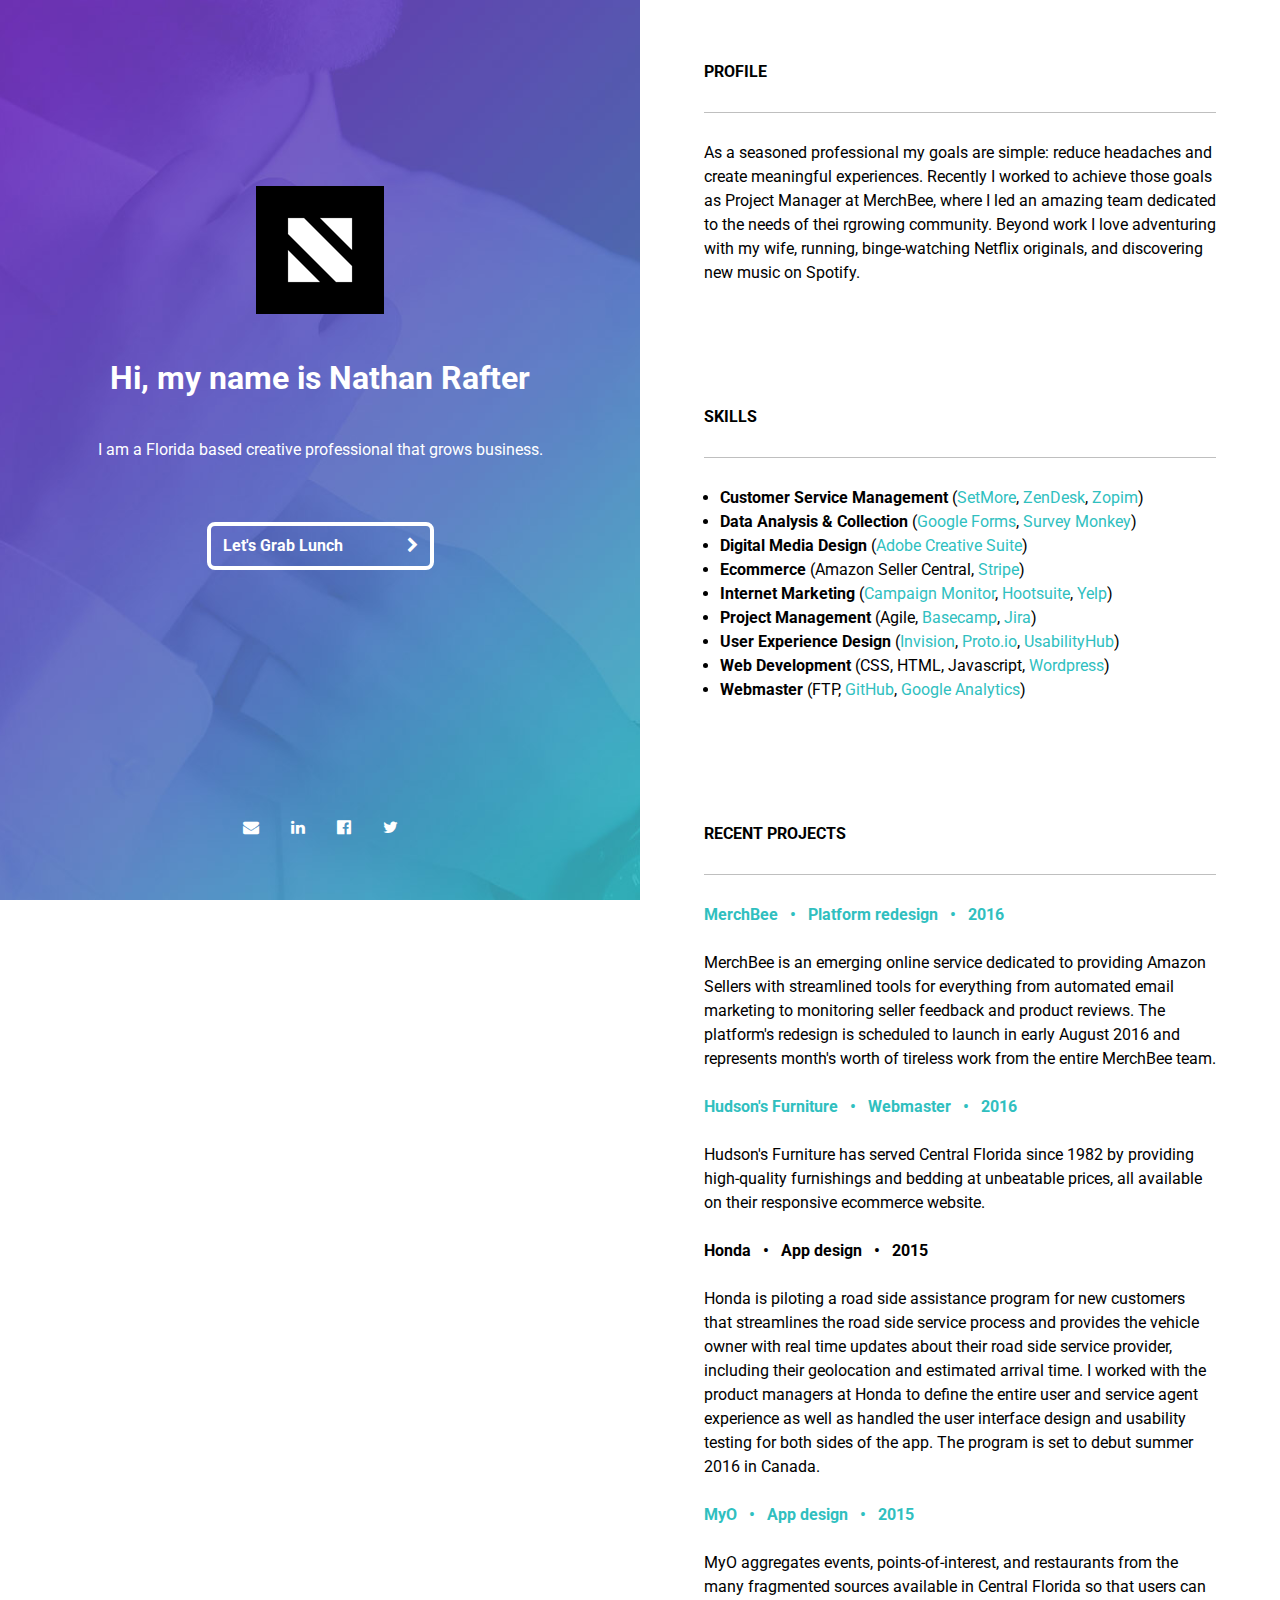
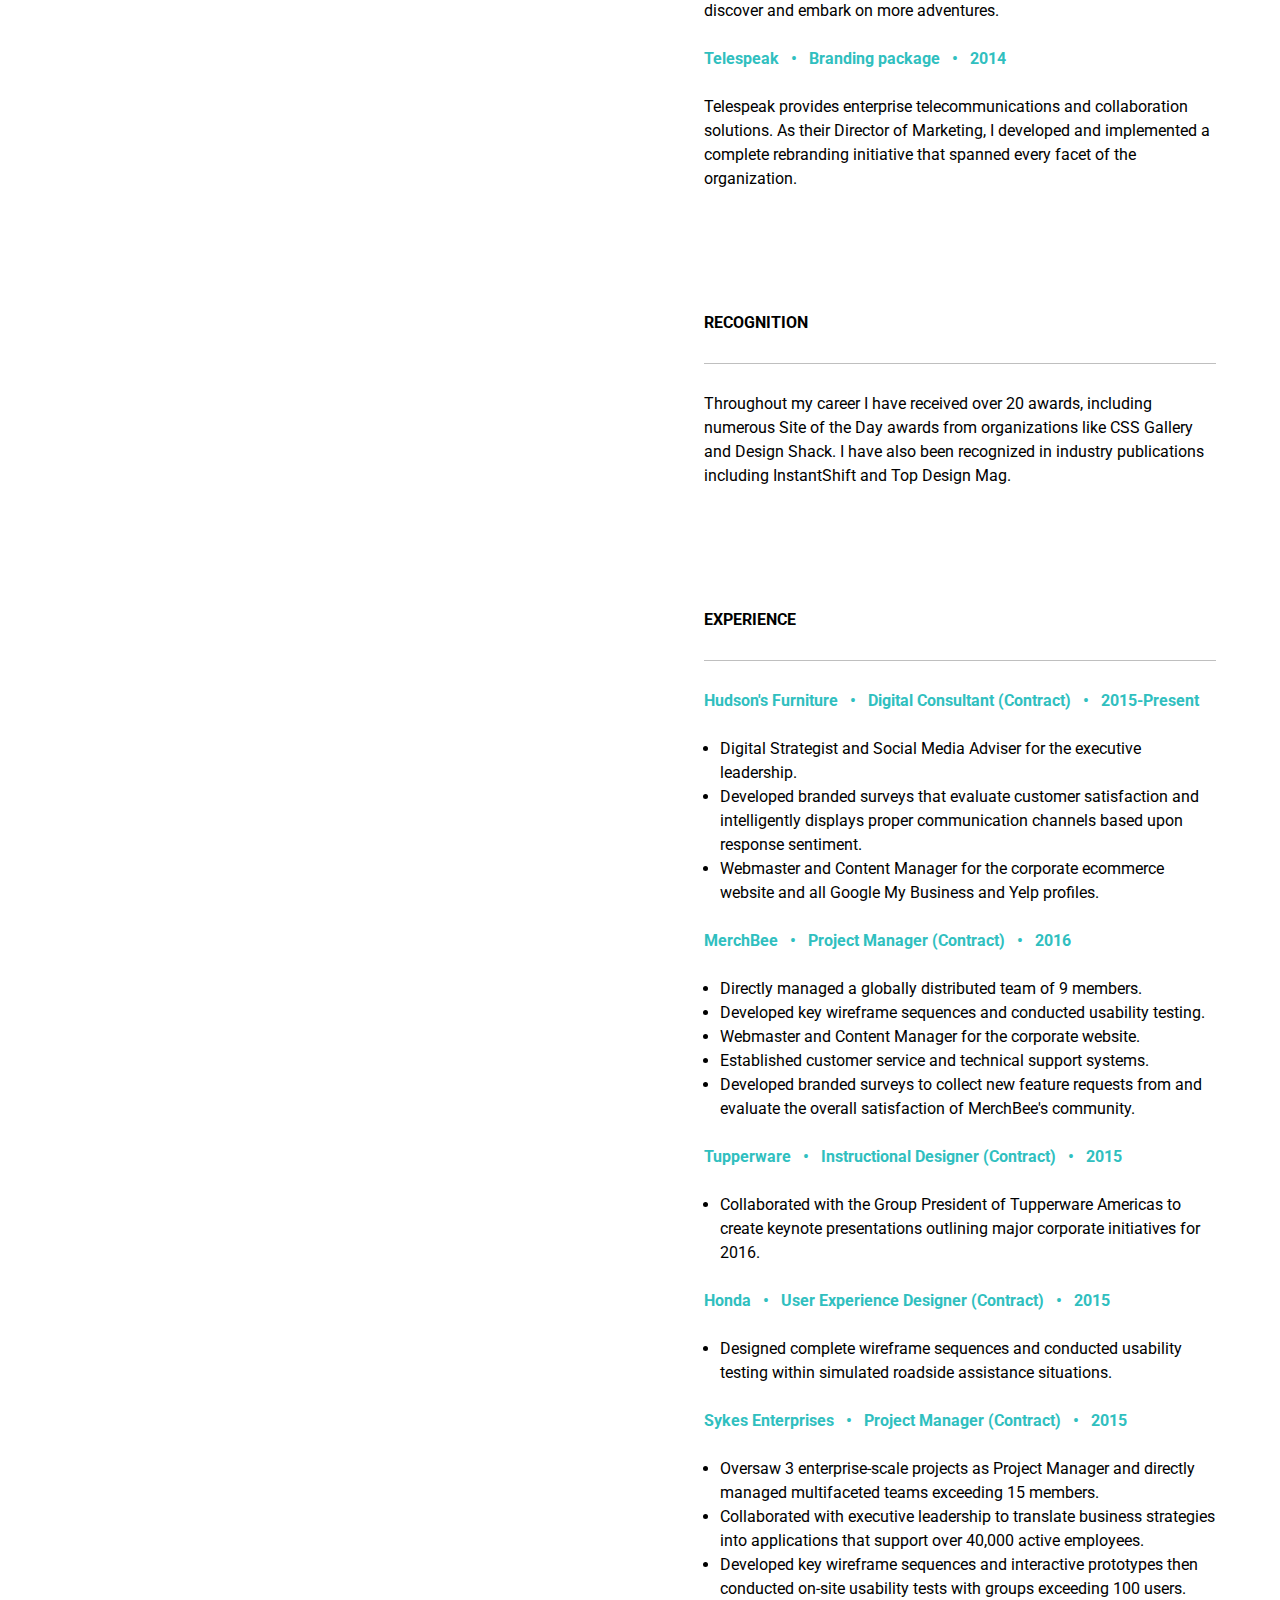
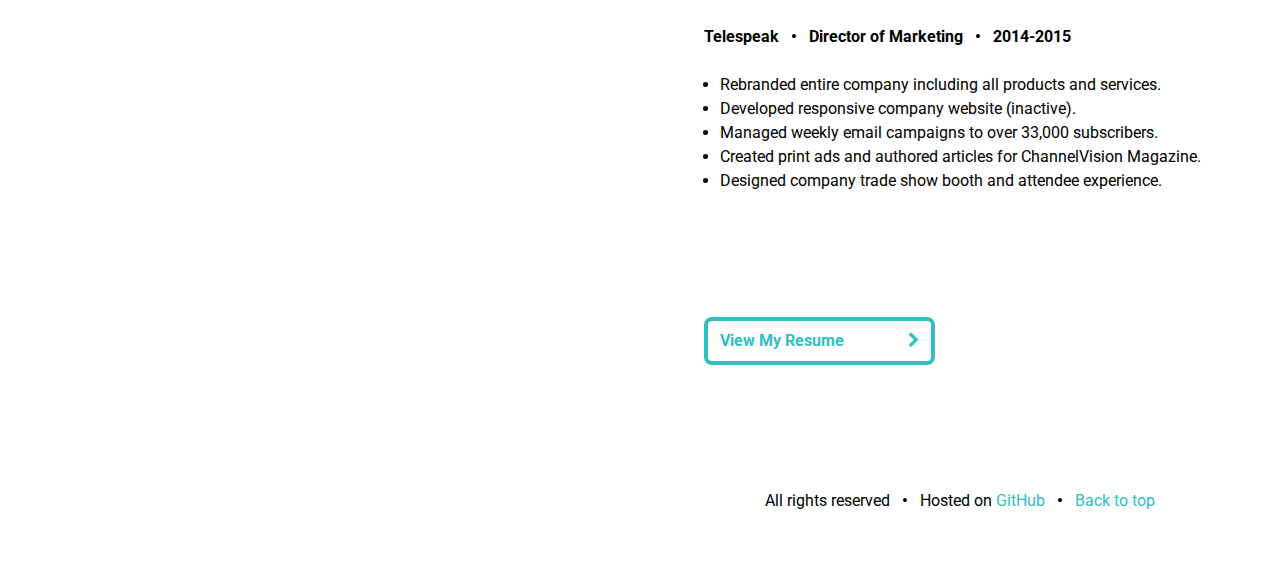
==== index.html @ 7e4b8ccb "Merge remote-tracking branch 'refs/remotes/origin/gh-pages'" ====
<!DOCTYPE html>
<html lang="en" prefix="og: http://ogp.me/ns#" itemscope="" itemtype="http://schema.org/Person">
	<head>
		<title>The Portfolio Of Nathan Rafter</title>
		<meta charset="utf-8"/>
		<meta name="author" content="Nathan Rafter"/>
		<meta name="description" content="Nathan Rafter is a creative professional with over a decade of experience growing business for clientele including ESPN, Sykes Enterprises, and Honda."/>
		<meta name="viewport" content="width=device-width,user-scalable=no"/>
		<!-- Start Schema -->
		<meta itemprop="alumniOf" content="Full Sail University"/>
		<meta itemprop="email" content="nathanrafter@gmail.com"/>
		<meta itemprop="isicV4" content="62"/>
		<meta itemprop="isicV4" content="90"/>
		<meta itemprop="jobTitle" content="Consultant"/>
		<meta itemprop="jobTitle" content="Project Manager"/>
		<meta itemprop="telephone" content="(518)424-0439"/>
		<meta itemprop="url" content="http://www.nathanrafter.com/"/>
		<meta itemprop="workLocation" content="Florida"/>
		<!-- End Schema -->
		<!-- Start Open Graph protocol -->
		<!-- Start general properties -->
		<meta property="og:type" content="profile"/>
		<meta property="og:site_name" content="Nathan Rafter"/>
		<meta property="og:title" content="The Portfolio Of Nathan Rafter"/>
		<meta property="og:description" content="Nathan Rafter is a creative professional with over a decade of experience growing business for clientele including ESPN, Sykes Enterprises, and Honda."/>
		<meta property="og:image" content="http://www.nathanrafter.com/SITE/Media/Social/Cover.png"/>
		<meta property="og:url" content="http://www.nathanrafter.com/"/>
		<!-- End general properties -->
		<!-- Start Facebook properties -->
		<meta property="fb:app_id" content="302469710094058"/>		
		<!-- End Facebook properties -->
		<!-- Start Google+ properties -->
		<meta itemprop="name" content="Nathan Rafter"/>
		<meta itemprop="description" content="Nathan Rafter is a creative professional with over a decade of experience growing business for clientele including ESPN, Sykes Enterprises, and Honda."/>
		<meta itemprop="image" content="http://www.nathanrafter.com/SITE/Media/Social/Photo.png"/>
		<!-- End Google+ properties -->
		<!-- Start Twitter properties -->
		<meta name="twitter:card" content="summary_large_image"/>
		<meta name="twitter:site" content="@nathanrafter"/>
		<meta name="twitter:creator" content="@nathanrafter"/>
		<meta name="twitter:title" content="The Portfolio Of Nathan Rafter"/>
		<meta name="twitter:description" content="Nathan Rafter is a creative professional with over a decade of experience growing business for clientele including ESPN, Sykes Enterprises, and Honda."/>
		<meta name="twitter:image" content="http://www.nathanrafter.com/SITE/Media/Social/Cover.png"/>
		<!-- End Twitter properties -->
		<!-- End Open Graph protocol -->
		<link rel="alternate" href="http://www.nathanrafter.com/" hreflang="en-us"/>
		<link rel="stylesheet" href="SITE/CSS/Style.css"/>
		<link rel="stylesheet" href="http://maxcdn.bootstrapcdn.com/font-awesome/4.5.0/css/font-awesome.min.css"/>
		<link rel="icon" href="SITE/Media/Interface/Favicon.ico" type="image/x-icon"/>
		<link rel="shortcut icon" href="SITE/Media/Interface/Favicon.ico" type="image/x-icon"/>
		<!--[if lt IE 9]>
			<script src="http://html5shiv.googlecode.com/svn/trunk/html5.js"></script>
		<![endif]-->
	</head>
	<body id="top">
		<header id="GlobalHeader">
			<div class="Stage" id="Welcome">
				<div class="Content">
					<a href="#" class="Media">
						<img src="SITE/Media/Interface/Brand_NathanRafter-Logomark.png" alt="Logomark for Nathan Rafter" class="Icon"/>
					</a><!-- .Media -->
					<h1>Hi, my name is Nathan Rafter</h1>
					<p>I am a Florida based creative professional that grows business.</p>
					<a href="mailto:nathanrafter@gmail.com?Subject=Let's%20grab%20lunch" class="Button Button-Outline">Let's grab lunch <i class="fa fa-chevron-right"></i></a>
				</div><!-- .Content -->
			</div><!-- .Stage #Welcome -->
			<div class="Content" id="Connect">
				<p>
					<a href="mailto:nathanrafter@gmail.com"><i class="fa fa-envelope"></i></a>
					<a href="https://www.linkedin.com/in/nathanrafter" target="_blank"><i class="fa fa-linkedin"></i></a>
					<a href="https://www.facebook.com/nathanrafter" target="_blank"><i class="fa fa-facebook-official"></i></a>
					<a href="https://twitter.com/nathanrafter" target="_blank"><i class="fa fa-twitter"></i></a>
				</p>
			</div><!-- .Content #Connect -->
		</header><!-- #GlobalHeader -->
		<section class="Content" id="Main">
			<div class="Grid">
				<div class="Width-Title">
					<h2>Profile</h2>
				</div><!-- .Width-Title -->
				<div class="Width-Description">
					<p>As a seasoned professional my goals are simple: reduce headaches and create meaningful experiences. Recently I worked to achieve those goals as Project Manager at MerchBee, where I led an amazing team dedicated to the needs of thei rgrowing community. Beyond work I love adventuring with my wife, running, binge-watching Netflix originals, and discovering new music on Spotify.</p>
				</div><!-- .Width-Description -->
			</div><!-- .Grid -->
			<div class="Grid">
				<div class="Width-Title">
					<h2>Skills</h2>
				</div><!-- .Width-Title -->
				<div class="Width-Description">
					<ul>
						<li><strong>Customer Service Management</strong> (<a href="https://www.setmore.com/" target="_blank">SetMore</a>, <a href="https://www.zendesk.com/" target="_blank">ZenDesk</a>, <a href="https://www.zopim.com/" target="_blank">Zopim</a>)</li>
						<li><strong>Data Analysis &amp; Collection</strong> (<a href="http://www.google.com/forms/about/" target="_blank">Google Forms</a>, <a href="https://www.surveymonkey.com/" target="_blank">Survey Monkey</a>)</li>
						<li><strong>Digital Media Design</strong> (<a href="http://www.adobe.com/creativecloud.html" target="_blank">Adobe Creative Suite</a>)</li>
						<li><strong>Ecommerce</strong> (Amazon Seller Central, <a href="https://stripe.com/" target="_blank">Stripe</a>)</li>
						<li><strong>Internet Marketing</strong> (<a href="https://www.campaignmonitor.com/" target="_blank">Campaign Monitor</a>, <a href="https://hootsuite.com/" target="_blank">Hootsuite</a>, <a href="http://www.yelp.com/" target="_blank">Yelp</a>)</li>
						<li><strong>Project Management</strong> (Agile, <a href="https://basecamp.com/" target="_blank">Basecamp</a>, <a href="https://www.atlassian.com/software/jira" target="_blank">Jira</a>)</li>
						<li><strong>User Experience Design</strong> (<a href="https://www.invisionapp.com/" target="_blank">Invision</a>, <a href="https://proto.io/" target="_blank">Proto.io</a>, <a href="https://usabilityhub.com/" target="_blank">UsabilityHub</a>)</li>
						<li><strong>Web Development</strong> (CSS, HTML, Javascript, <a href="https://wordpress.com/" target="_blank">Wordpress</a>)</li>
						<li><strong>Webmaster</strong> (FTP, <a href="https://github.com/" target="_blank">GitHub</a>, <a href="http://www.google.com/analytics/standard/" target="_blank">Google Analytics</a>)</li>
					</ul>
				</div><!-- .Width-Description -->
			</div><!-- .Grid -->
			<div class="Grid">
				<div class="Width-Title">
					<h2>Recent projects</h2>
				</div><!-- .Width-Title -->
				<div class="Width-Description">
					<h3><a href="https://merchbee.com/" target="_blank">MerchBee <span>&bull;</span> Platform redesign <span>&bull;</span> 2016</a></h3>
					<p>MerchBee is an emerging online service dedicated to providing Amazon Sellers with streamlined tools for everything from automated email marketing to monitoring seller feedback and product reviews. The platform's redesign is scheduled to launch in early August 2016 and represents month's worth of tireless work from the entire MerchBee team.</p>
					<h3><a href="http://www.hudsonsfurniture.com/" target="_blank">Hudson's Furniture <span>&bull;</span> Webmaster <span>&bull;</span> 2016</a></h3>
					<p>Hudson's Furniture has served Central Florida since 1982 by providing high-quality furnishings and bedding at unbeatable prices, all available on their responsive ecommerce website.</p>
					<h3>Honda <span>&bull;</span> App design <span>&bull;</span> 2015</h3>
					<p>Honda is piloting a road side assistance program for new customers that streamlines the road side service process and provides the vehicle owner with real time updates about their road side service provider, including their geolocation and estimated arrival time. I worked with the product managers at Honda to define the entire user and service agent experience as well as handled the user interface design and usability testing for both sides of the app. The program is set to debut summer 2016 in Canada.</p>
					<h3><a href="project/myo/">MyO <span>&bull;</span> App design <span>&bull;</span> 2015</a></h3>
					<p>MyO aggregates events, points-of-interest, and restaurants from the many fragmented sources available in Central Florida so that users can discover and embark on more adventures.</p>
					<h3><a href="project/telespeak/">Telespeak <span>&bull;</span> Branding package <span>&bull;</span> 2014</a></h3>
					<p>Telespeak provides enterprise telecommunications and collaboration solutions. As their Director of Marketing, I developed and implemented a complete rebranding initiative that spanned every facet of the organization.</p>
				</div><!-- .Width-Description -->
			</div><!-- .Grid -->
			<div class="Grid">
				<div class="Width-Title">
					<h2>Recognition</h2>
				</div><!-- .Width-Title -->
				<div class="Width-Description">
					<p>Throughout my career I have received over 20 awards, including numerous Site of the Day awards from organizations like CSS Gallery and Design Shack. I have also been recognized in industry publications including InstantShift and Top Design Mag.</p>
				</div><!-- .Width-Description -->
			</div><!-- .Grid -->
			<div class="Grid">
				<div class="Width-Title">
					<h2>Experience</h2>
				</div><!-- .Width-Title -->
				<div class="Width-Description">
					<h3><a href="http://www.hudsonsfurniture.com/" target="_blank">Hudson's Furniture <span>&bull;</span> Digital Consultant (Contract) <span>&bull;</span> 2015-Present</a></h3>
					<ul>
						<li>Digital Strategist and Social Media Adviser for the executive leadership.</li>
						<li>Developed branded surveys that evaluate customer satisfaction and intelligently displays proper communication channels based upon response sentiment.</li>
						<li>Webmaster and Content Manager for the corporate ecommerce website and all Google My Business and Yelp profiles.</li>
					</ul>
					<h3><a href="https://merchbee.com/" target="_blank">MerchBee <span>&bull;</span> Project Manager (Contract) <span>&bull;</span> 2016</a></h3>
					<ul>
						<li>Directly managed a globally distributed team of 9 members.</li>
						<li>Developed key wireframe sequences and conducted usability testing.</li>
						<li>Webmaster and Content Manager for the corporate website.</li>
						<li>Established customer service and technical support systems.</li>
						<li>Developed branded surveys to collect new feature requests from and evaluate the overall satisfaction of MerchBee's community.</li>
					</ul>
					<h3><a href="http://www.tupperware.com/" target="_blank">Tupperware <span>&bull;</span> Instructional Designer (Contract) <span>&bull;</span> 2015</a></h3>
					<ul>
						<li>Collaborated with the Group President of Tupperware Americas to create keynote presentations outlining major corporate initiatives for 2016.</li>
					</ul>
					<h3><a href="http://www.honda.com/" target="_blank">Honda <span>&bull;</span> User Experience Designer (Contract) <span>&bull;</span> 2015 </a></h3>
					<ul>
						<li>Designed complete wireframe sequences and conducted usability testing within simulated roadside assistance situations.</li>
					</ul>
					<h3><a href="http://www.sykes.com/" target="_blank">Sykes Enterprises <span>&bull;</span> Project Manager (Contract) <span>&bull;</span> 2015</a></h3>
					<ul>
						<li>Oversaw 3 enterprise-scale projects as Project Manager and directly managed multifaceted teams exceeding 15 members.</li>
						<li>Collaborated with executive leadership to translate business strategies into applications that support over 40,000 active employees.</li>
						<li>Developed key wireframe sequences and interactive prototypes then conducted on-site usability tests with groups exceeding 100 users.</li>
					</ul>
					<h3>Telespeak <span>&bull;</span> Director of Marketing <span>&bull;</span> 2014-2015</h3>
					<ul>
						<li>Rebranded entire company including all products and services.</li>
						<li>Developed responsive company website (inactive).</li>
						<li>Managed weekly email campaigns to over 33,000 subscribers.</li>
						<li>Created print ads and authored articles for ChannelVision Magazine.</li>
						<li>Designed company trade show booth and attendee experience.</li>
					</ul>
					<a href="http://www.nathanrafter.com/SITE/Download/NathanRafter-Resume.pdf" target="_blank" class="Button Button-Outline">View my resume <i class="fa fa-chevron-right"></i></a>
				</div><!-- .Width-Description -->
			</div><!-- .Grid -->
		</section><!-- .Content -->
		<footer id="GlobalFooter">
			<div class="Content">
				<p>All rights reserved <span>&bull;</span> Hosted on <a href="https://github.com/nathanrafter" target="_blank">GitHub</a> <span>&bull;</span> <a href="#top" target="_blank">Back to top</a></p>
			</div><!-- .Content -->
		</footer><!-- #GlobalFooter -->
		<script src="SITE/Script/Scripts.js"></script>
	</body>
</html>
---- SITE/CSS/Style.css ----
/*Import*/
@import url(http://fonts.googleapis.com/css?family=Roboto:400,700,400italic,700italic);
/*Reset*/
*{
	box-sizing:border-box;
	margin:0;
	padding:0}
/*Document*/
html{
	background-color:#FFF;
	color:#000;
	font-size:16px;
	overflow-x:hidden;
	position:relative}
body,h1,h2,h3{line-height:1.5em}
body{
	font-family:"Roboto",sans-serif;
	font-size:1em;
	margin-left:auto;
	margin-right:auto}
/*Styles*/
.Border{
	border:1px solid;
	border-top-color:#BF30BF;
	border-left-color:#BF30BF;
	border-bottom-color:#30BFBF;
	border-right-color:#30BFBF}
/*Typography*/
h1,h2,h3{
	font-weight:bold}
h1,h3,p,ol,ul{
	padding-bottom:.75em;
	padding-top:.75em}
h1{font-size:200%}
h2,h3{font-size:100%}
h2{
	margin-bottom:1em;
	padding-bottom:1.75em;
	padding-top:.75em;
	text-transform:uppercase}
ol,ul{padding-left:1em}
a{
	color:#30BFBF;
	cursor:pointer;
	text-decoration:none}
span{
	font-weight:bold;
	margin-left:.5rem;
	margin-right:.5rem}
/*Rich Media*/
img{
	display:inline-block;
	height:auto;
	max-width:100%;
	vertical-align:middle}
.Media,.Media>*{display:block}
.Media{
	font-size:8rem;
	line-height:8rem;
	text-align:center;
	padding-bottom:1rem;
	padding-top:1rem}
.Media>*{
	display:block;
	margin-left:auto;
	margin-right:auto}
.Icon{height:8rem}
/*Button*/
.Button{
	border-radius:.5em;
	display:inline-block;
	font-weight:bold;
	margin-bottom:1em;
	margin-top:3em;
	text-align:center;
	text-transform:capitalize}
.Button .fa{margin-left:3.75em}
.Button-Outline{
	background-color:transparent;
	border:.25em solid;
	padding:.5em .75em}
/*Stage*/
.Stage{
	display:table;
	width:100%}
.Stage>*{
	display:table-cell;
	vertical-align:middle}
/*Content*/
.Content{
	margin-left:auto;
	margin-right:auto;
	padding:3rem 4rem}
/*Grid*/
.Grid:before,.Grid:after{
	content:"";
	display:table}
.Grid{
	margin-left:-1rem;
	margin-right:-1rem}
.Grid:after{clear:both}
.Grid>*{
	display:block;
	float:left;
	overflow:hidden;
	padding-left:1rem;
	padding-right:1rem;
	width:100%}
.Grid+.Grid{margin-top:6rem}
/*Width*/
.Width-Title{width:33.3333%}
.Width-Description{width:66.6666%}
.Widths-50>*{width:50%}
.Width-100{width:100%}
/*Identities*/
#GlobalHeader,#GlobalFooter{text-align:center}
#GlobalHeader,#GlobalHeader a{color:#FFF}
#GlobalHeader{
	background-color:#30BFBF;
	background-image:url(../Media/Interface/Background-GlobalHeader.jpg);
	background-position:center;
	background-size:cover}
#Connect a+a{margin-left:1.75rem}
#Main .Button{margin-top:7em}
/*Media Queries*/
@media (max-width:1599px) and (min-width:1200px){
	/*Typography*/
	h2{border-bottom:1px solid #BFBFBF}
	/*Grid*/
	.Grid>*{width:100%}
}
@media (min-width:1200px){
	/*Document*/
	body{margin-left:50%}
	/*Identities*/
	#GlobalHeader{
		width:50%;
		position:fixed;
		left:0;
		top:0}
	#Welcome{height:calc(100vh - 9rem)}
}
@media (max-width:1199px){
	/*Identities*/
	#Welcome{height:calc(75vh - 9rem)
}
@media (max-width:799px){
	/*Document*/
	html{font-size:14px}
	/*Typography*/
	h2{border-bottom:1px solid #BFBFBF}
	/*Button*/
	.Button{margin-top:1em}
	/*Content*/
	.Content{padding:1rem 2rem}
	/*Grid*/
	.Grid>*{width:100%}
	.Grid+.Grid{margin-top:2rem}
	/*Identity*/
	#Main .Button{margin-top:3em}
}
@media (max-width:399px){
	/*Document*/
	html{font-size:12px}
}
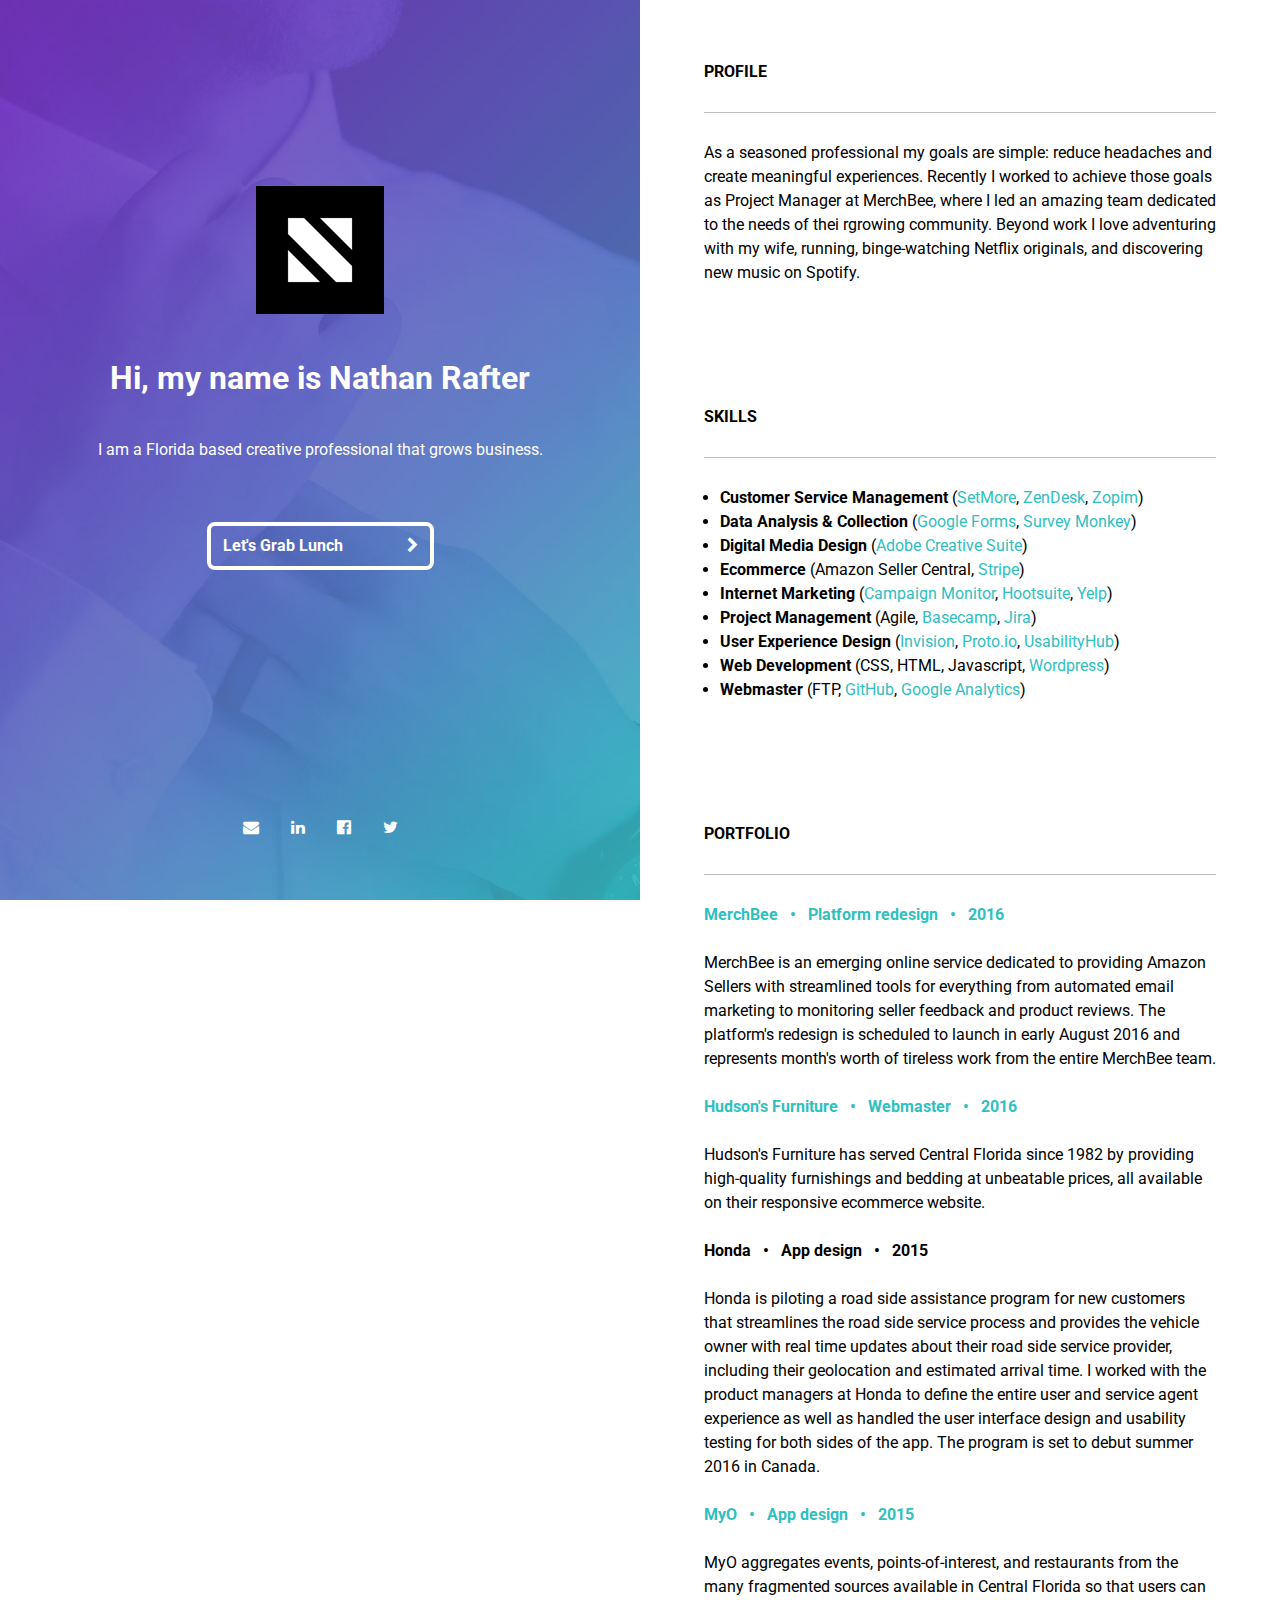
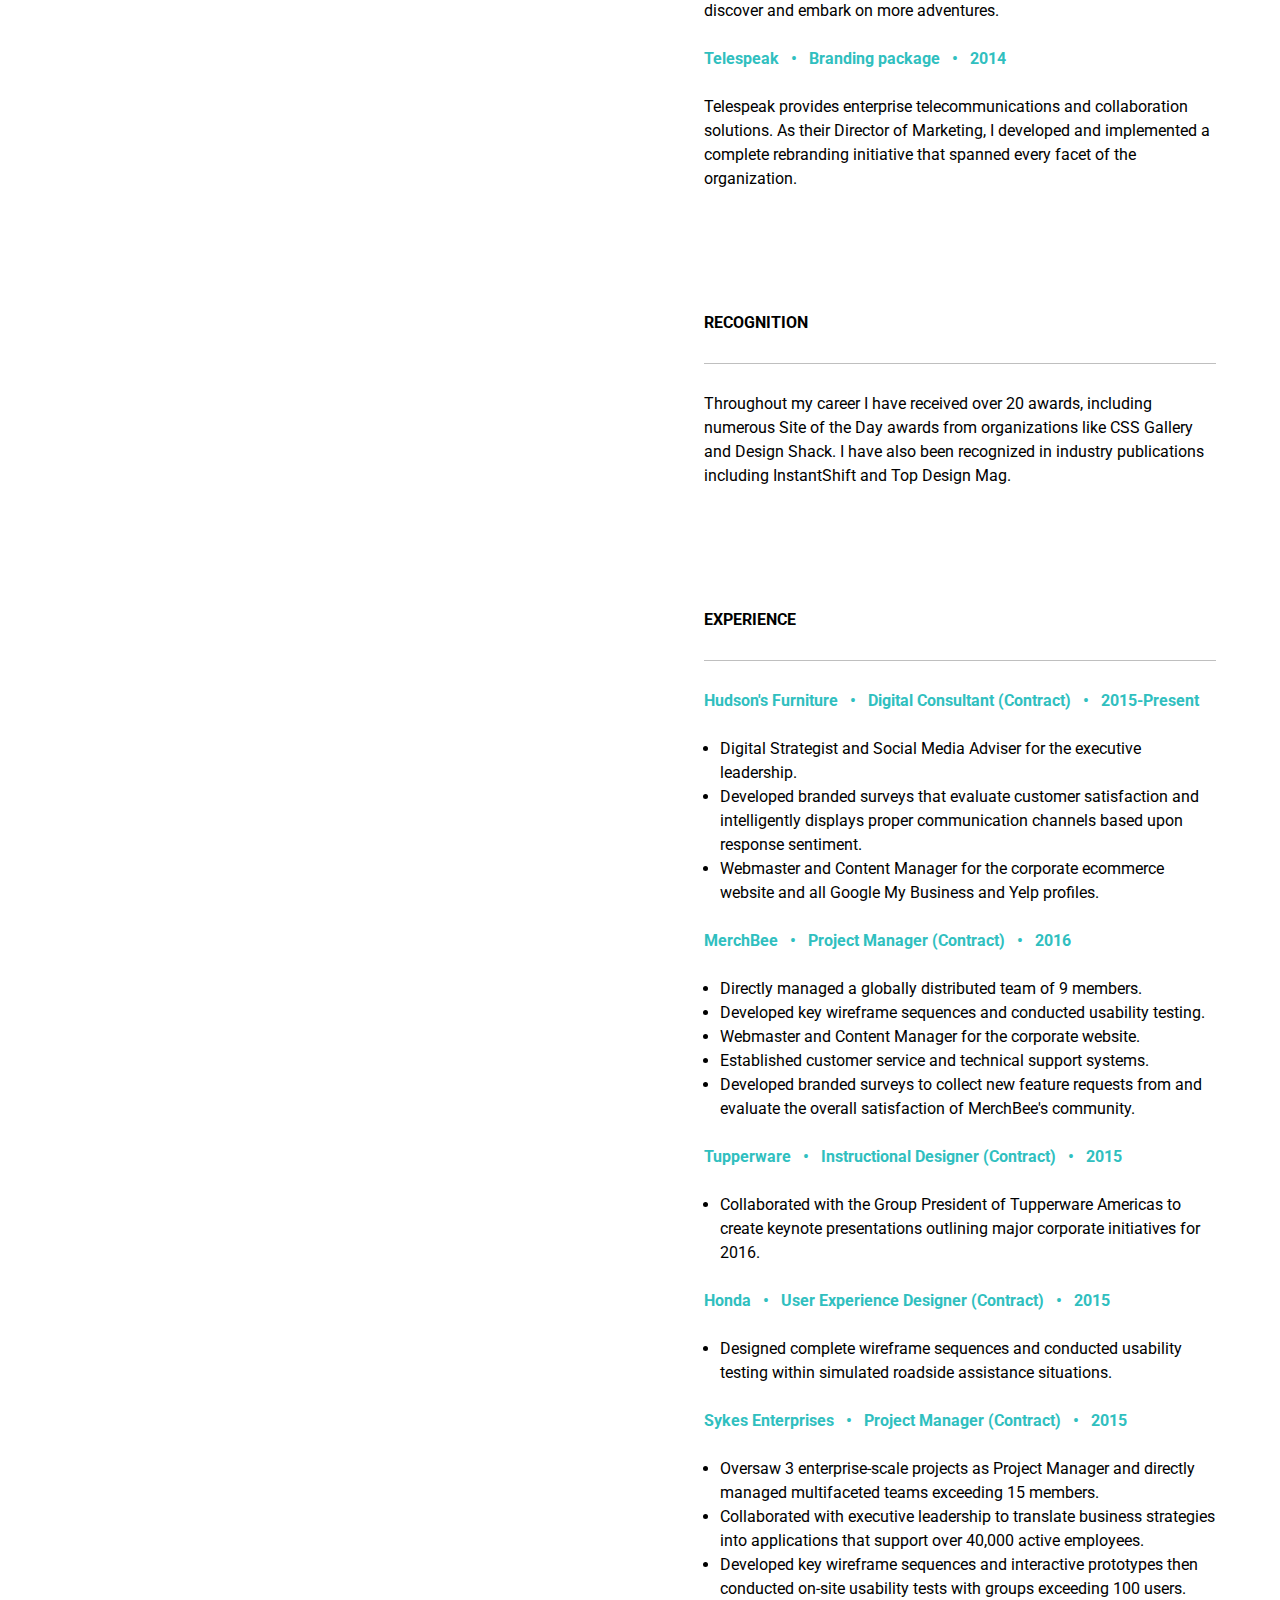
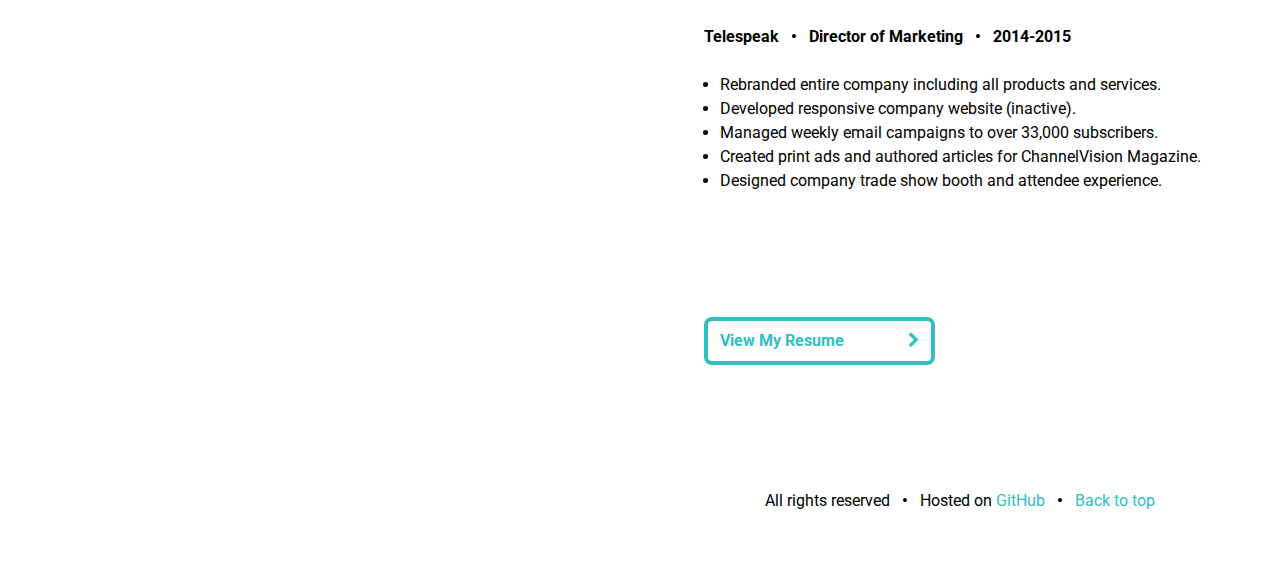
==== commit 65697ffd: "0505PM07142016" ====
--- a/index.html
+++ b/index.html
@@ -100,9 +100,9 @@
 					</ul>
 				</div><!-- .Width-Description -->
 			</div><!-- .Grid -->
-			<div class="Grid">
+			<div class="Grid" id="portfolio">
 				<div class="Width-Title">
-					<h2>Recent projects</h2>
+					<h2>Portfolio</h2>
 				</div><!-- .Width-Title -->
 				<div class="Width-Description">
 					<h3><a href="https://merchbee.com/" target="_blank">MerchBee <span>&bull;</span> Platform redesign <span>&bull;</span> 2016</a></h3>
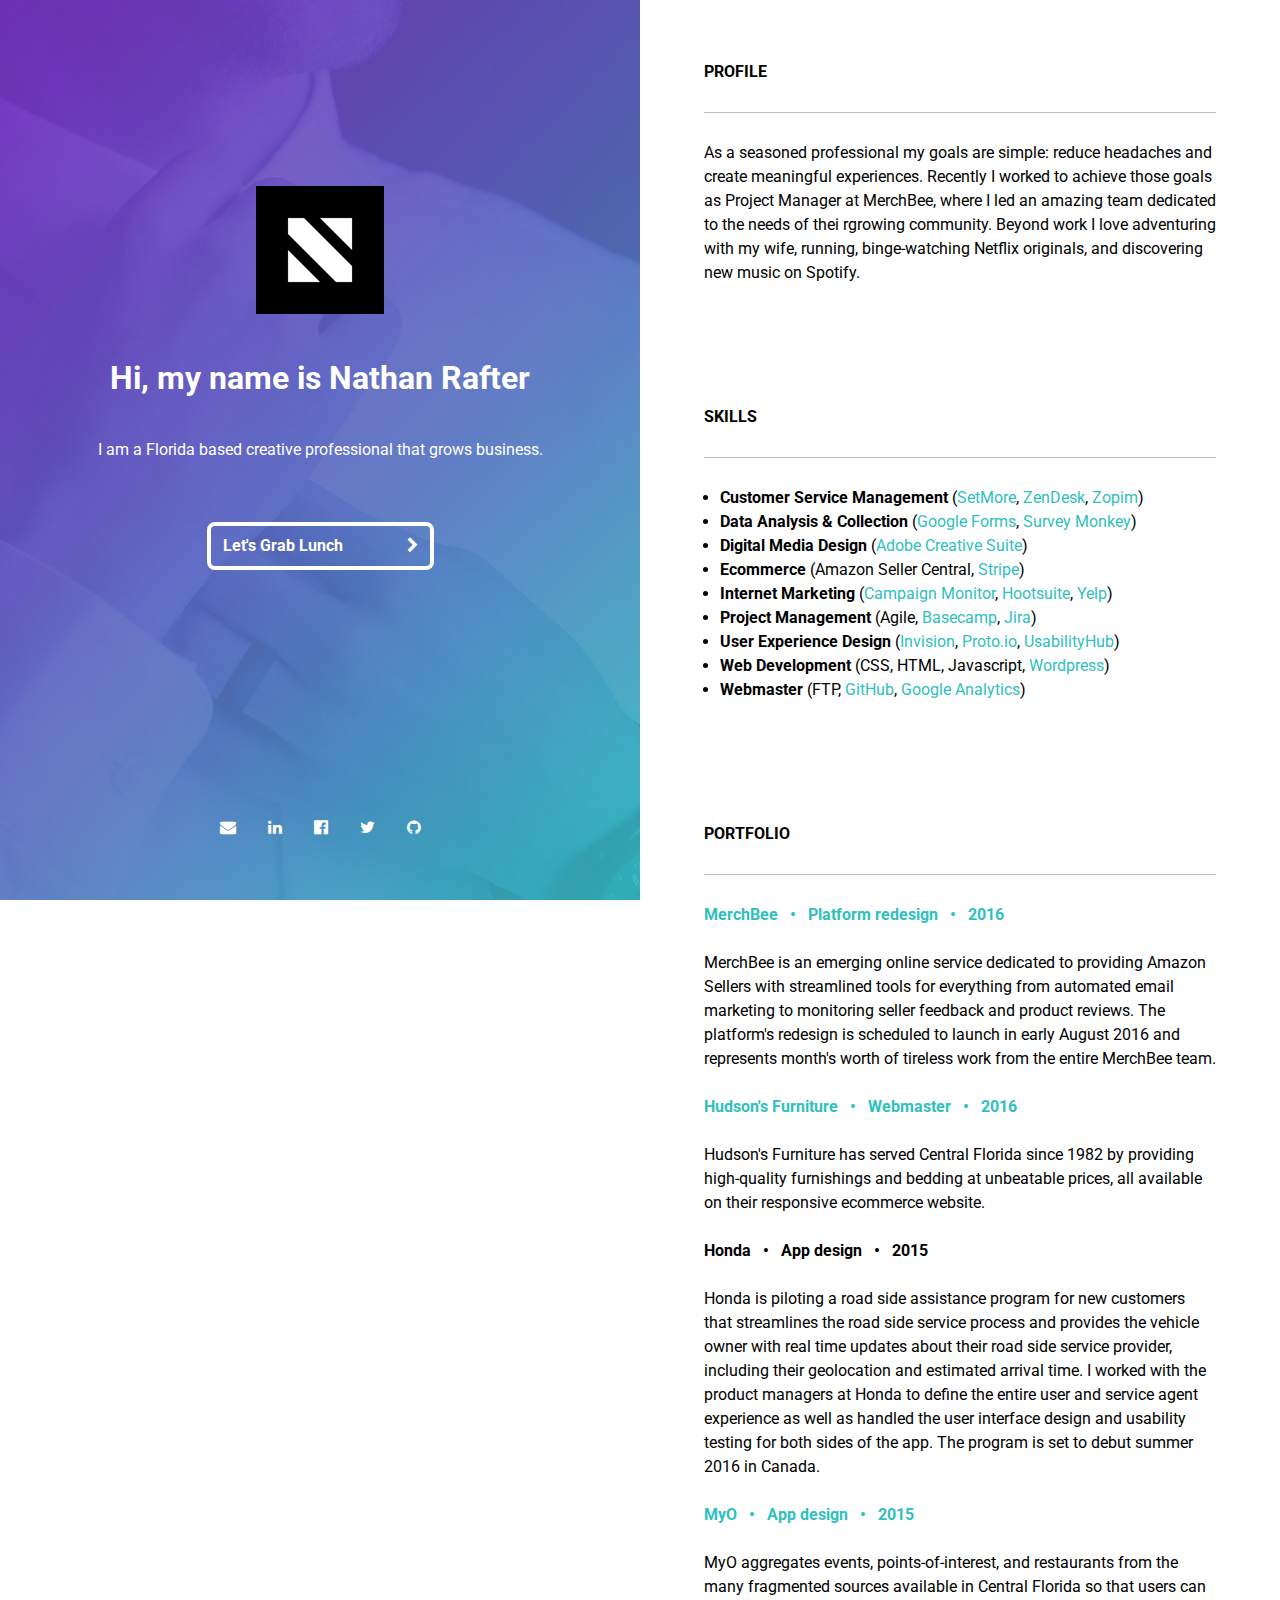
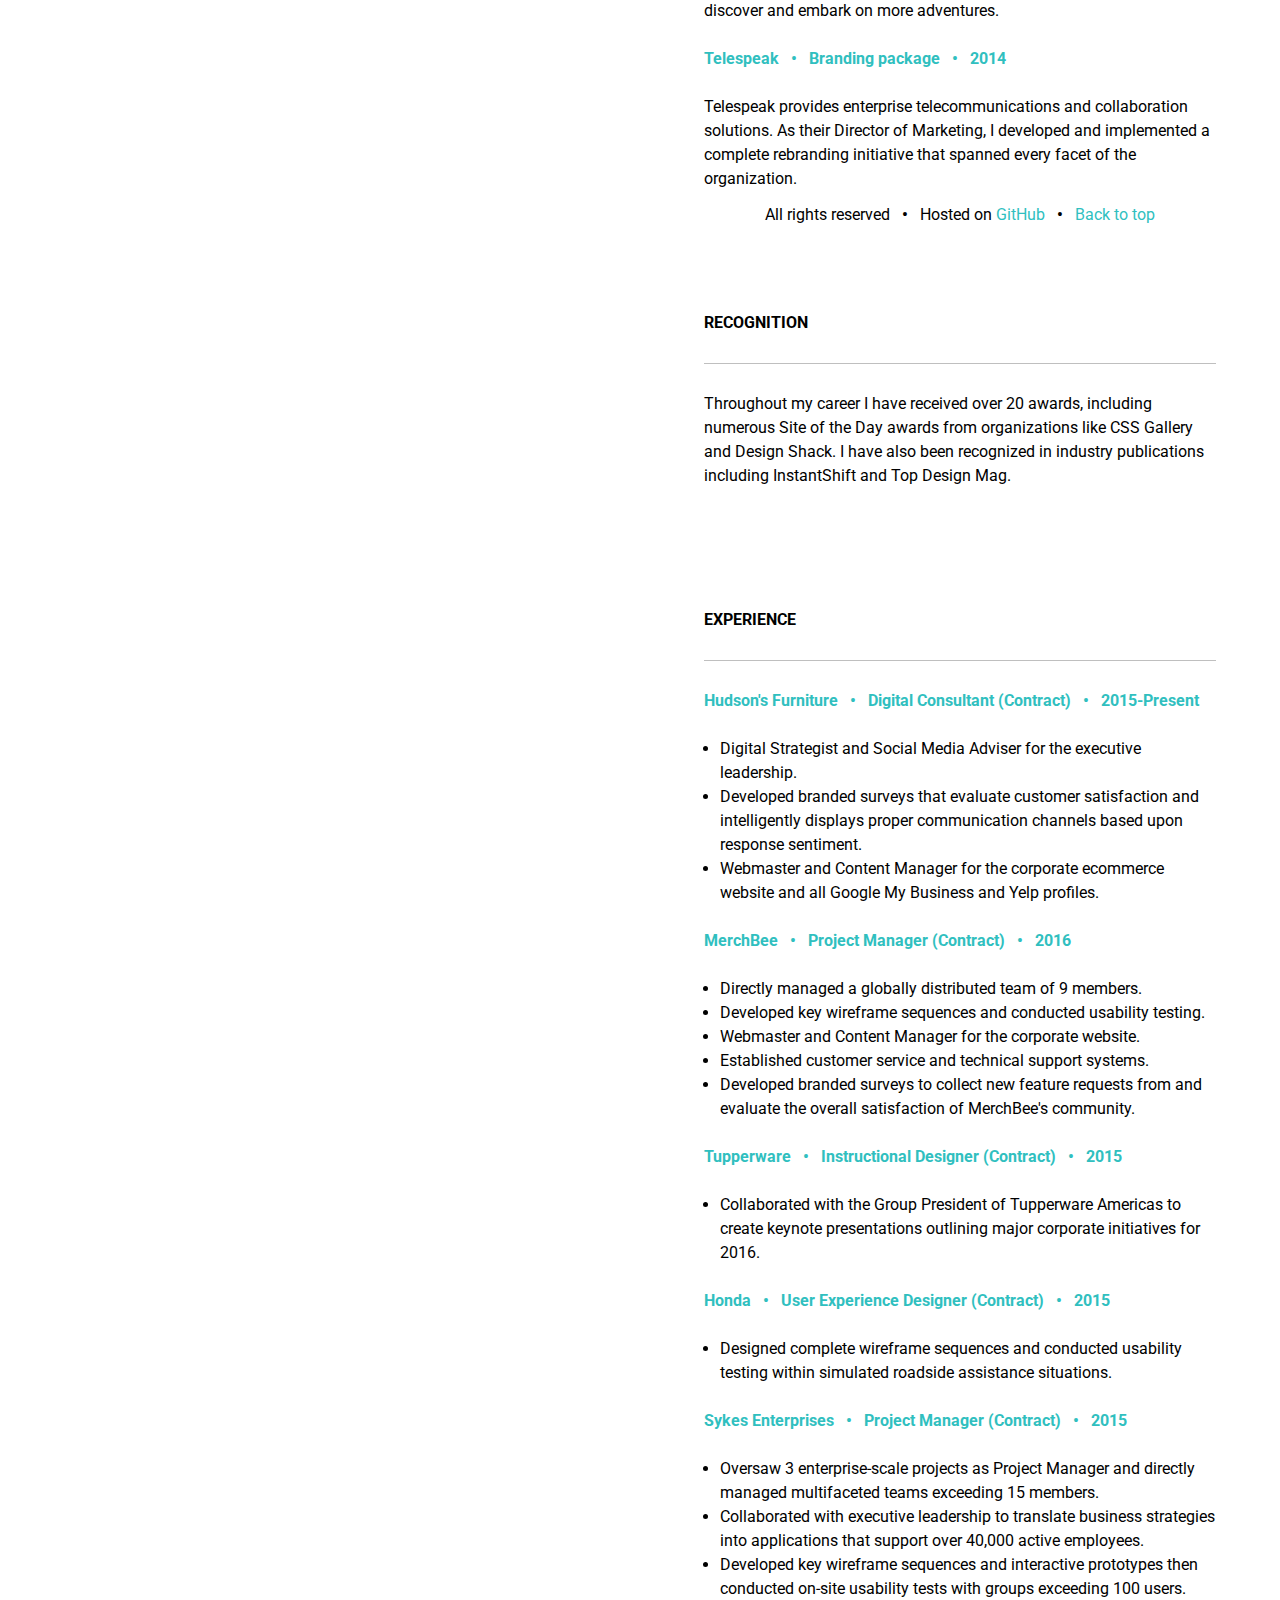
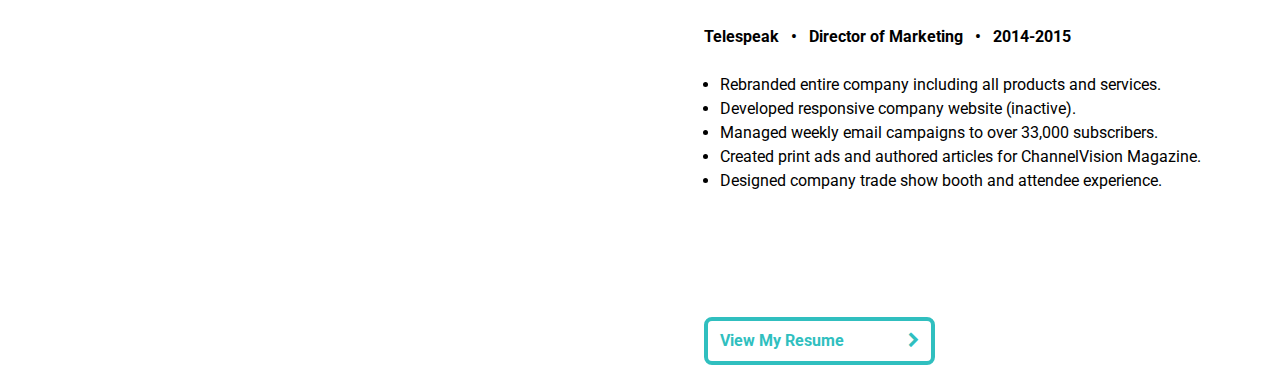
==== commit 7b290e2e: "0857PM07152016" ====
--- a/index.html
+++ b/index.html
@@ -23,7 +23,7 @@
 		<meta property="og:site_name" content="Nathan Rafter"/>
 		<meta property="og:title" content="The Portfolio Of Nathan Rafter"/>
 		<meta property="og:description" content="Nathan Rafter is a creative professional with over a decade of experience growing business for clientele including ESPN, Sykes Enterprises, and Honda."/>
-		<meta property="og:image" content="http://www.nathanrafter.com/SITE/Media/Social/Cover.png"/>
+		<meta property="og:image" content="http://www.nathanrafter.com/SITE/Media/Social/NathanRafter_Brand-Wallpaper.png"/>
 		<meta property="og:url" content="http://www.nathanrafter.com/"/>
 		<!-- End general properties -->
 		<!-- Start Facebook properties -->
@@ -32,7 +32,7 @@
 		<!-- Start Google+ properties -->
 		<meta itemprop="name" content="Nathan Rafter"/>
 		<meta itemprop="description" content="Nathan Rafter is a creative professional with over a decade of experience growing business for clientele including ESPN, Sykes Enterprises, and Honda."/>
-		<meta itemprop="image" content="http://www.nathanrafter.com/SITE/Media/Social/Photo.png"/>
+		<meta itemprop="image" content="http://www.nathanrafter.com/SITE/Media/Social/NathanRafter_Brand-Wallpaper.png"/>
 		<!-- End Google+ properties -->
 		<!-- Start Twitter properties -->
 		<meta name="twitter:card" content="summary_large_image"/>
@@ -40,7 +40,7 @@
 		<meta name="twitter:creator" content="@nathanrafter"/>
 		<meta name="twitter:title" content="The Portfolio Of Nathan Rafter"/>
 		<meta name="twitter:description" content="Nathan Rafter is a creative professional with over a decade of experience growing business for clientele including ESPN, Sykes Enterprises, and Honda."/>
-		<meta name="twitter:image" content="http://www.nathanrafter.com/SITE/Media/Social/Cover.png"/>
+		<meta name="twitter:image" content="http://www.nathanrafter.com/SITE/Media/Social/NathanRafter_Brand-Wallpaper.png"/>
 		<!-- End Twitter properties -->
 		<!-- End Open Graph protocol -->
 		<link rel="alternate" href="http://www.nathanrafter.com/" hreflang="en-us"/>
@@ -70,6 +70,7 @@
 					<a href="https://www.linkedin.com/in/nathanrafter" target="_blank"><i class="fa fa-linkedin"></i></a>
 					<a href="https://www.facebook.com/nathanrafter" target="_blank"><i class="fa fa-facebook-official"></i></a>
 					<a href="https://twitter.com/nathanrafter" target="_blank"><i class="fa fa-twitter"></i></a>
+					<a href="https://github.com/nathanrafter" target="_blank"><i class="fa fa-github"></i></a>
 				</p>
 			</div><!-- .Content #Connect -->
 		</header><!-- #GlobalHeader -->
@@ -116,7 +117,7 @@
 					<h3><a href="project/telespeak/">Telespeak <span>&bull;</span> Branding package <span>&bull;</span> 2014</a></h3>
 					<p>Telespeak provides enterprise telecommunications and collaboration solutions. As their Director of Marketing, I developed and implemented a complete rebranding initiative that spanned every facet of the organization.</p>
 				</div><!-- .Width-Description -->
-			</div><!-- .Grid -->
+			</div><!-- .Grid #portfolio -->
 			<div class="Grid">
 				<div class="Width-Title">
 					<h2>Recognition</h2>
@@ -166,10 +167,10 @@
 						<li>Created print ads and authored articles for ChannelVision Magazine.</li>
 						<li>Designed company trade show booth and attendee experience.</li>
 					</ul>
-					<a href="http://www.nathanrafter.com/SITE/Download/NathanRafter-Resume.pdf" target="_blank" class="Button Button-Outline">View my resume <i class="fa fa-chevron-right"></i></a>
+					<a href="SITE/Download/NathanRafter-Resume.pdf" target="_blank" class="Button Button-Outline">View my resume <i class="fa fa-chevron-right"></i></a>
 				</div><!-- .Width-Description -->
 			</div><!-- .Grid -->
-		</section><!-- .Content -->
+		</section><!-- .Content #Main -->
 		<footer id="GlobalFooter">
 			<div class="Content">
 				<p>All rights reserved <span>&bull;</span> Hosted on <a href="https://github.com/nathanrafter" target="_blank">GitHub</a> <span>&bull;</span> <a href="#top" target="_blank">Back to top</a></p>
--- a/SITE/CSS/Style.css
+++ b/SITE/CSS/Style.css
@@ -64,6 +64,7 @@
 	display:block;
 	margin-left:auto;
 	margin-right:auto}
+.Media-Scale>*{width:100%}
 .Icon{height:8rem}
 /*Button*/
 .Button{
@@ -121,6 +122,7 @@
 	background-position:center;
 	background-size:cover}
 #Connect a+a{margin-left:1.75rem}
+#Main{height:calc(100vh - 9rem)}
 #Main .Button{margin-top:7em}
 /*Media Queries*/
 @media (max-width:1599px) and (min-width:1200px){
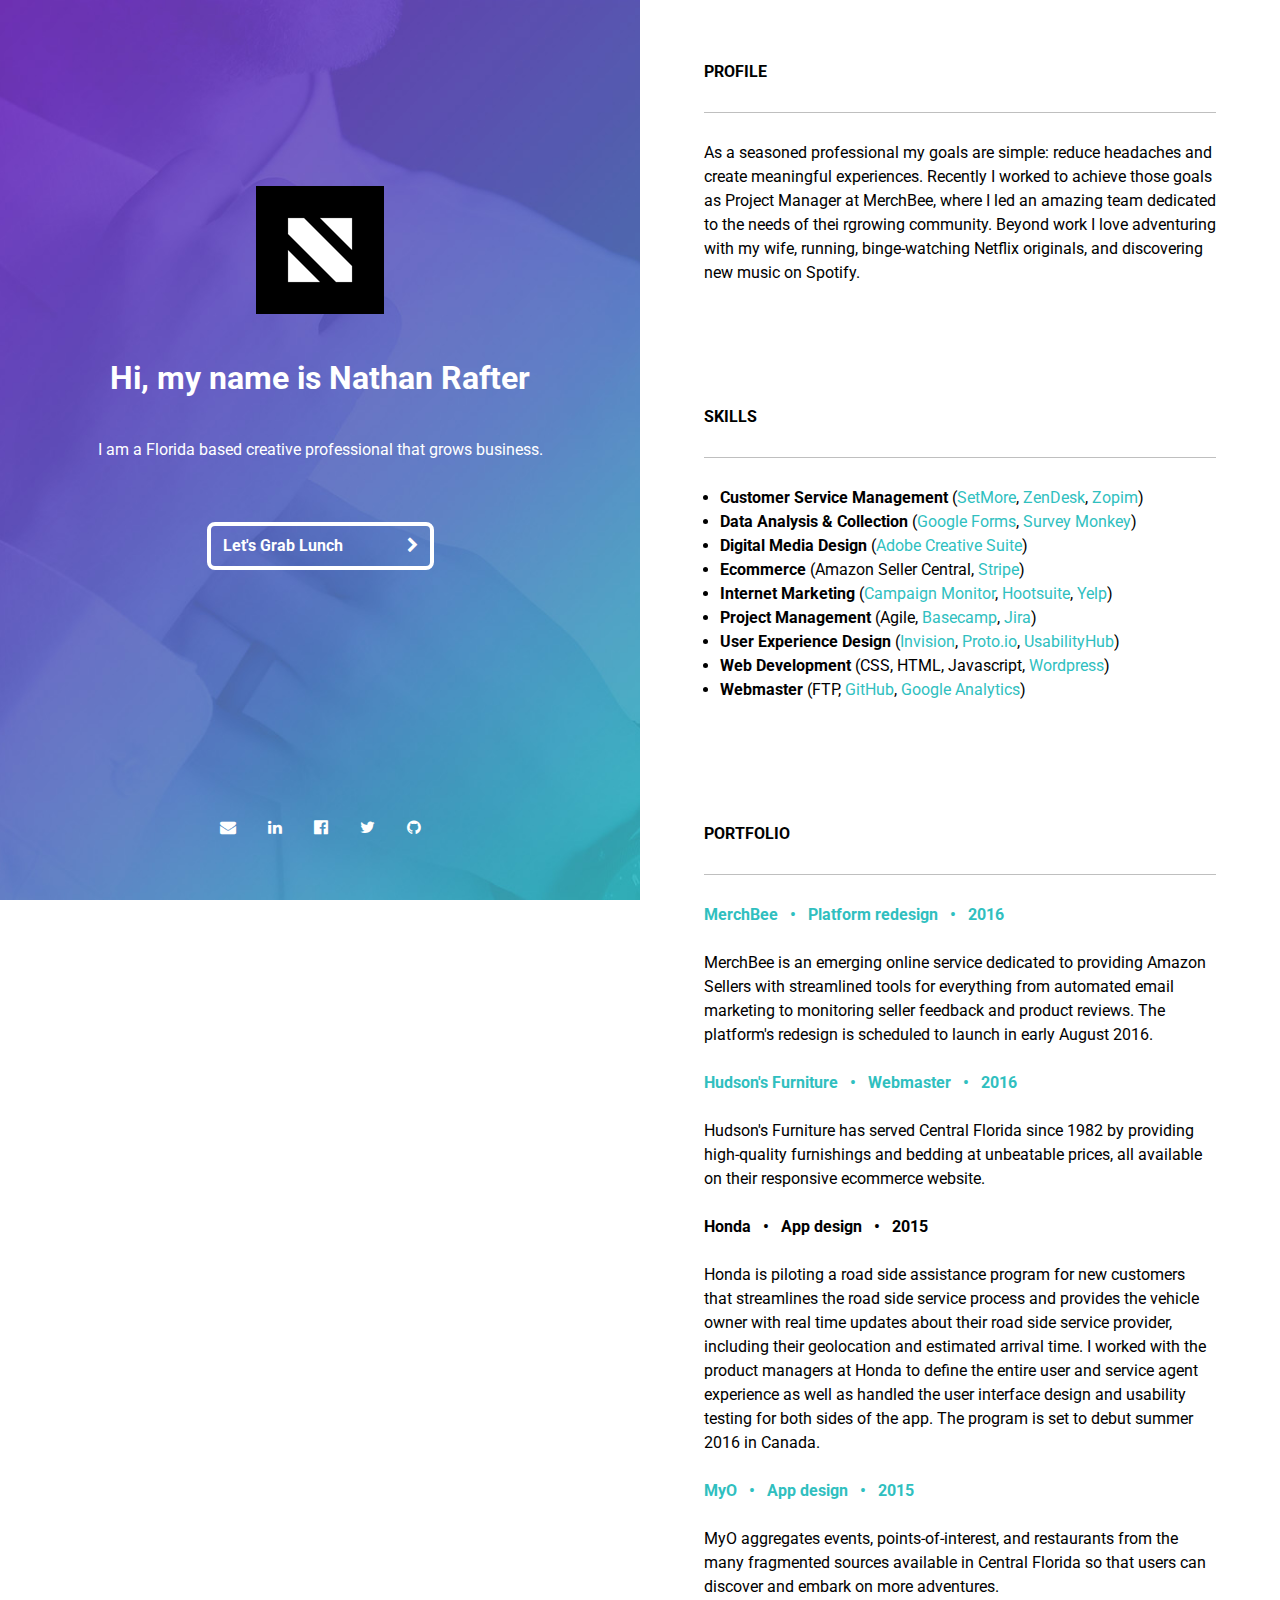
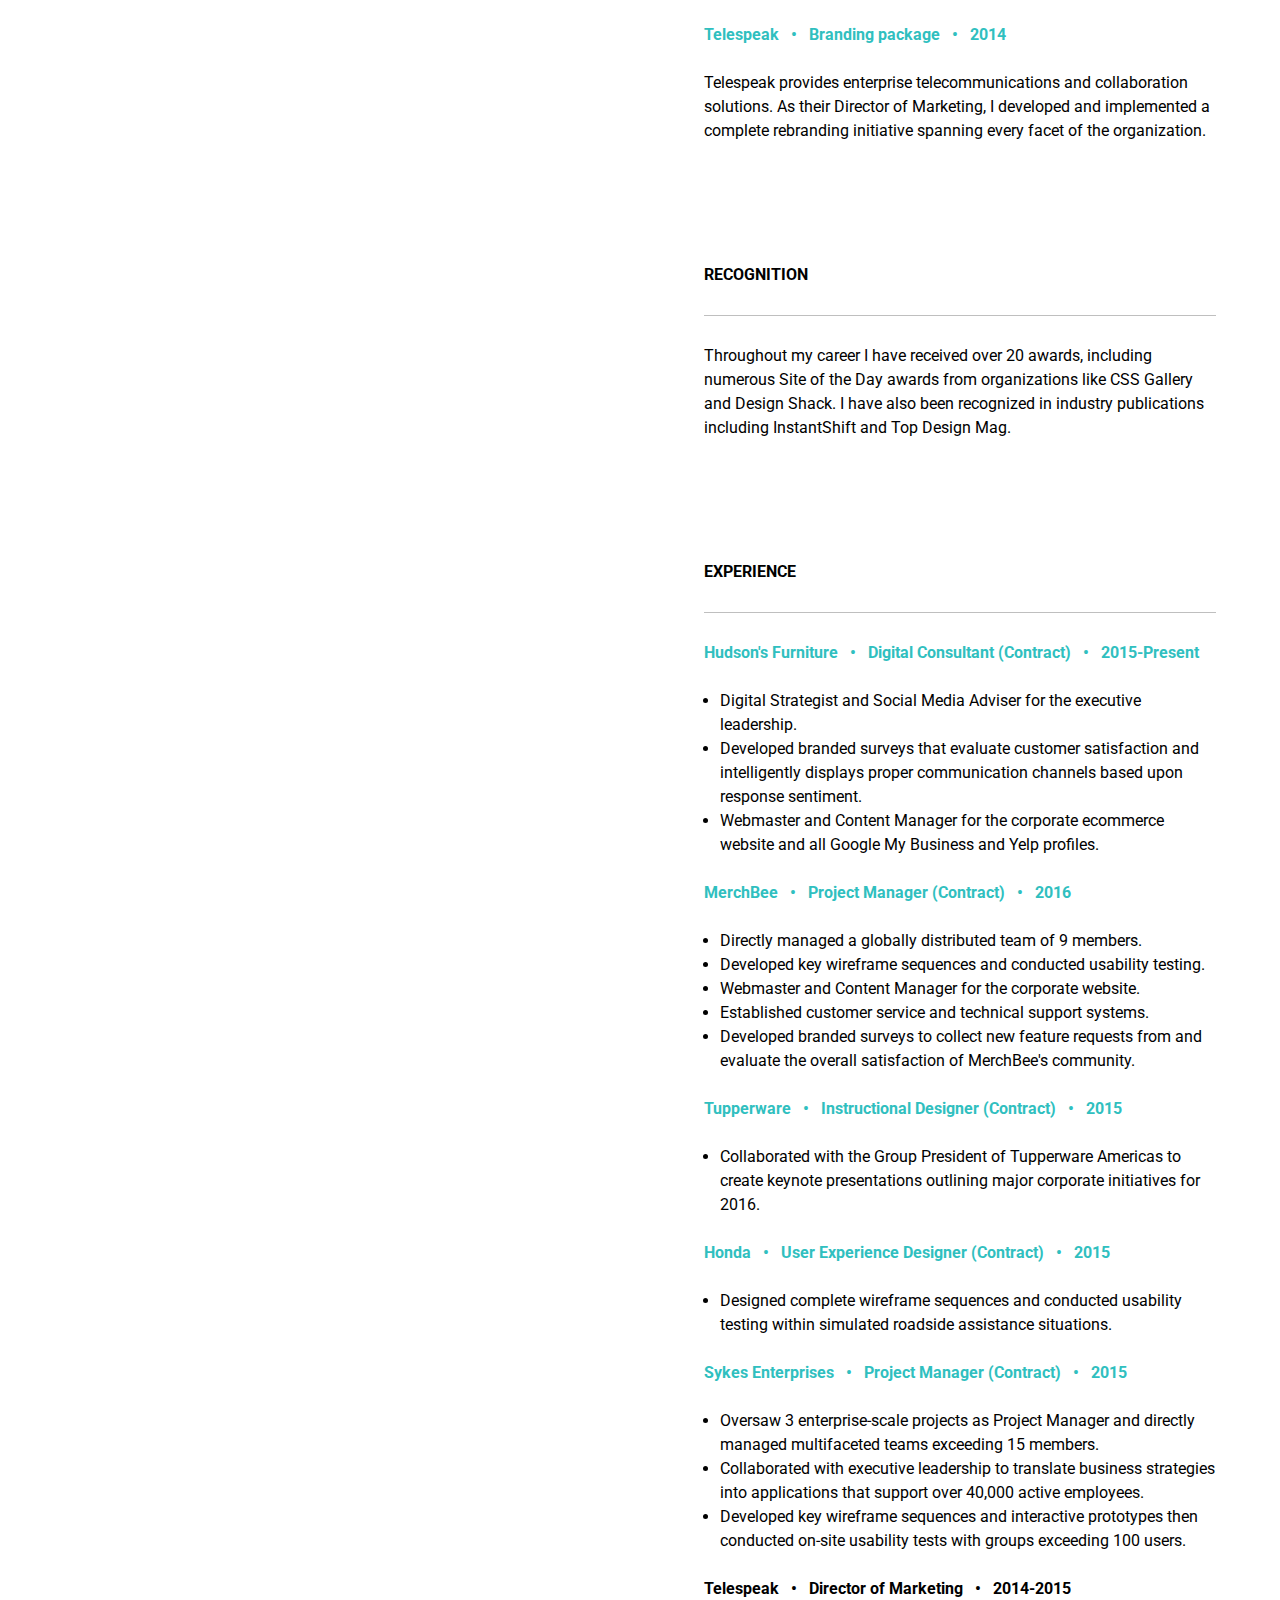
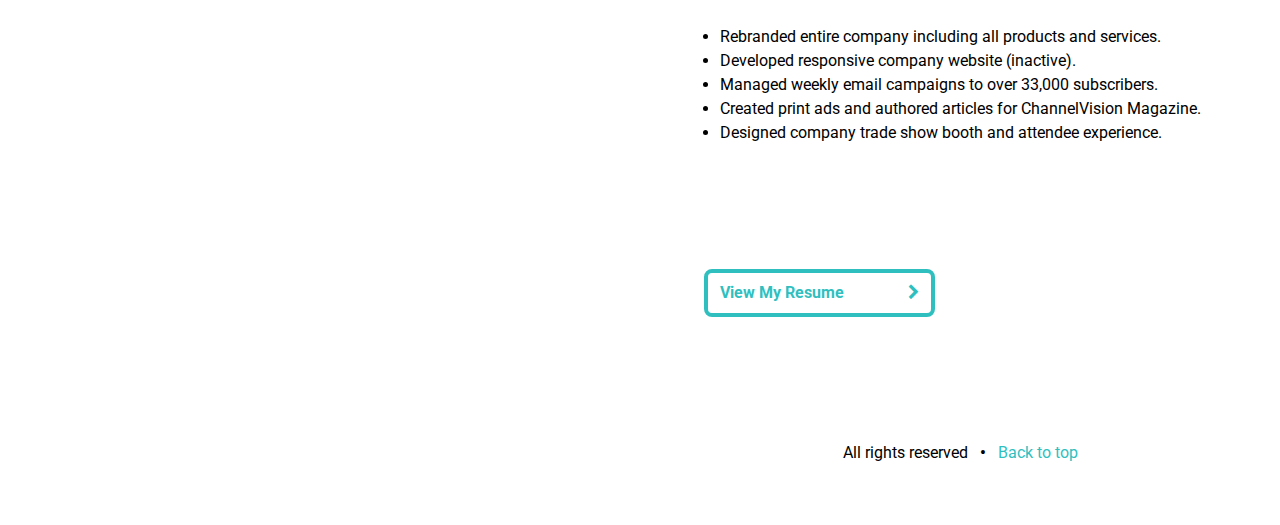
==== commit 0e36c20f: "0851AM07162016" ====
--- a/index.html
+++ b/index.html
@@ -56,7 +56,7 @@
 		<header id="GlobalHeader">
 			<div class="Stage" id="Welcome">
 				<div class="Content">
-					<a href="#" class="Media">
+					<a href="#top" class="Media">
 						<img src="SITE/Media/Interface/Brand_NathanRafter-Logomark.png" alt="Logomark for Nathan Rafter" class="Icon"/>
 					</a><!-- .Media -->
 					<h1>Hi, my name is Nathan Rafter</h1>
@@ -107,7 +107,7 @@
 				</div><!-- .Width-Title -->
 				<div class="Width-Description">
 					<h3><a href="https://merchbee.com/" target="_blank">MerchBee <span>&bull;</span> Platform redesign <span>&bull;</span> 2016</a></h3>
-					<p>MerchBee is an emerging online service dedicated to providing Amazon Sellers with streamlined tools for everything from automated email marketing to monitoring seller feedback and product reviews. The platform's redesign is scheduled to launch in early August 2016 and represents month's worth of tireless work from the entire MerchBee team.</p>
+					<p>MerchBee is an emerging online service dedicated to providing Amazon Sellers with streamlined tools for everything from automated email marketing to monitoring seller feedback and product reviews. The platform's redesign is scheduled to launch in early August 2016.</p>
 					<h3><a href="http://www.hudsonsfurniture.com/" target="_blank">Hudson's Furniture <span>&bull;</span> Webmaster <span>&bull;</span> 2016</a></h3>
 					<p>Hudson's Furniture has served Central Florida since 1982 by providing high-quality furnishings and bedding at unbeatable prices, all available on their responsive ecommerce website.</p>
 					<h3>Honda <span>&bull;</span> App design <span>&bull;</span> 2015</h3>
@@ -115,7 +115,7 @@
 					<h3><a href="project/myo/">MyO <span>&bull;</span> App design <span>&bull;</span> 2015</a></h3>
 					<p>MyO aggregates events, points-of-interest, and restaurants from the many fragmented sources available in Central Florida so that users can discover and embark on more adventures.</p>
 					<h3><a href="project/telespeak/">Telespeak <span>&bull;</span> Branding package <span>&bull;</span> 2014</a></h3>
-					<p>Telespeak provides enterprise telecommunications and collaboration solutions. As their Director of Marketing, I developed and implemented a complete rebranding initiative that spanned every facet of the organization.</p>
+					<p>Telespeak provides enterprise telecommunications and collaboration solutions. As their Director of Marketing, I developed and implemented a complete rebranding initiative spanning every facet of the organization.</p>
 				</div><!-- .Width-Description -->
 			</div><!-- .Grid #portfolio -->
 			<div class="Grid">
@@ -167,13 +167,13 @@
 						<li>Created print ads and authored articles for ChannelVision Magazine.</li>
 						<li>Designed company trade show booth and attendee experience.</li>
 					</ul>
-					<a href="SITE/Download/NathanRafter-Resume.pdf" target="_blank" class="Button Button-Outline">View my resume <i class="fa fa-chevron-right"></i></a>
+					<a href="SITE/Download/NathanRafter_Resume.pdf" target="_blank" class="Button Button-Outline">View my resume <i class="fa fa-chevron-right"></i></a>
 				</div><!-- .Width-Description -->
 			</div><!-- .Grid -->
 		</section><!-- .Content #Main -->
 		<footer id="GlobalFooter">
 			<div class="Content">
-				<p>All rights reserved <span>&bull;</span> Hosted on <a href="https://github.com/nathanrafter" target="_blank">GitHub</a> <span>&bull;</span> <a href="#top" target="_blank">Back to top</a></p>
+				<p>All rights reserved <span>&bull;</span> <a href="#top">Back to top</a></p>
 			</div><!-- .Content -->
 		</footer><!-- #GlobalFooter -->
 		<script src="SITE/Script/Scripts.js"></script>
--- a/SITE/CSS/Style.css
+++ b/SITE/CSS/Style.css
@@ -107,7 +107,7 @@
 	padding-left:1rem;
 	padding-right:1rem;
 	width:100%}
-.Grid+.Grid{margin-top:6rem}
+.Grid+.Grid{padding-top:6rem}
 /*Width*/
 .Width-Title{width:33.3333%}
 .Width-Description{width:66.6666%}
@@ -122,7 +122,7 @@
 	background-position:center;
 	background-size:cover}
 #Connect a+a{margin-left:1.75rem}
-#Main{height:calc(100vh - 9rem)}
+#Main{min-height:calc(100vh - 9rem)}
 #Main .Button{margin-top:7em}
 /*Media Queries*/
 @media (max-width:1599px) and (min-width:1200px){
@@ -148,20 +148,17 @@
 }
 @media (max-width:799px){
 	/*Document*/
-	html{font-size:14px}
+	html{font-size:12px}
 	/*Typography*/
 	h2{border-bottom:1px solid #BFBFBF}
-	/*Button*/
-	.Button{margin-top:1em}
 	/*Content*/
-	.Content{padding:1rem 2rem}
+	.Content{
+		padding-left:2rem;
+		padding-right:2rem}
 	/*Grid*/
 	.Grid>*{width:100%}
-	.Grid+.Grid{margin-top:2rem}
-	/*Identity*/
-	#Main .Button{margin-top:3em}
 }
 @media (max-width:399px){
 	/*Document*/
-	html{font-size:12px}
+	html{font-size:10px}
 }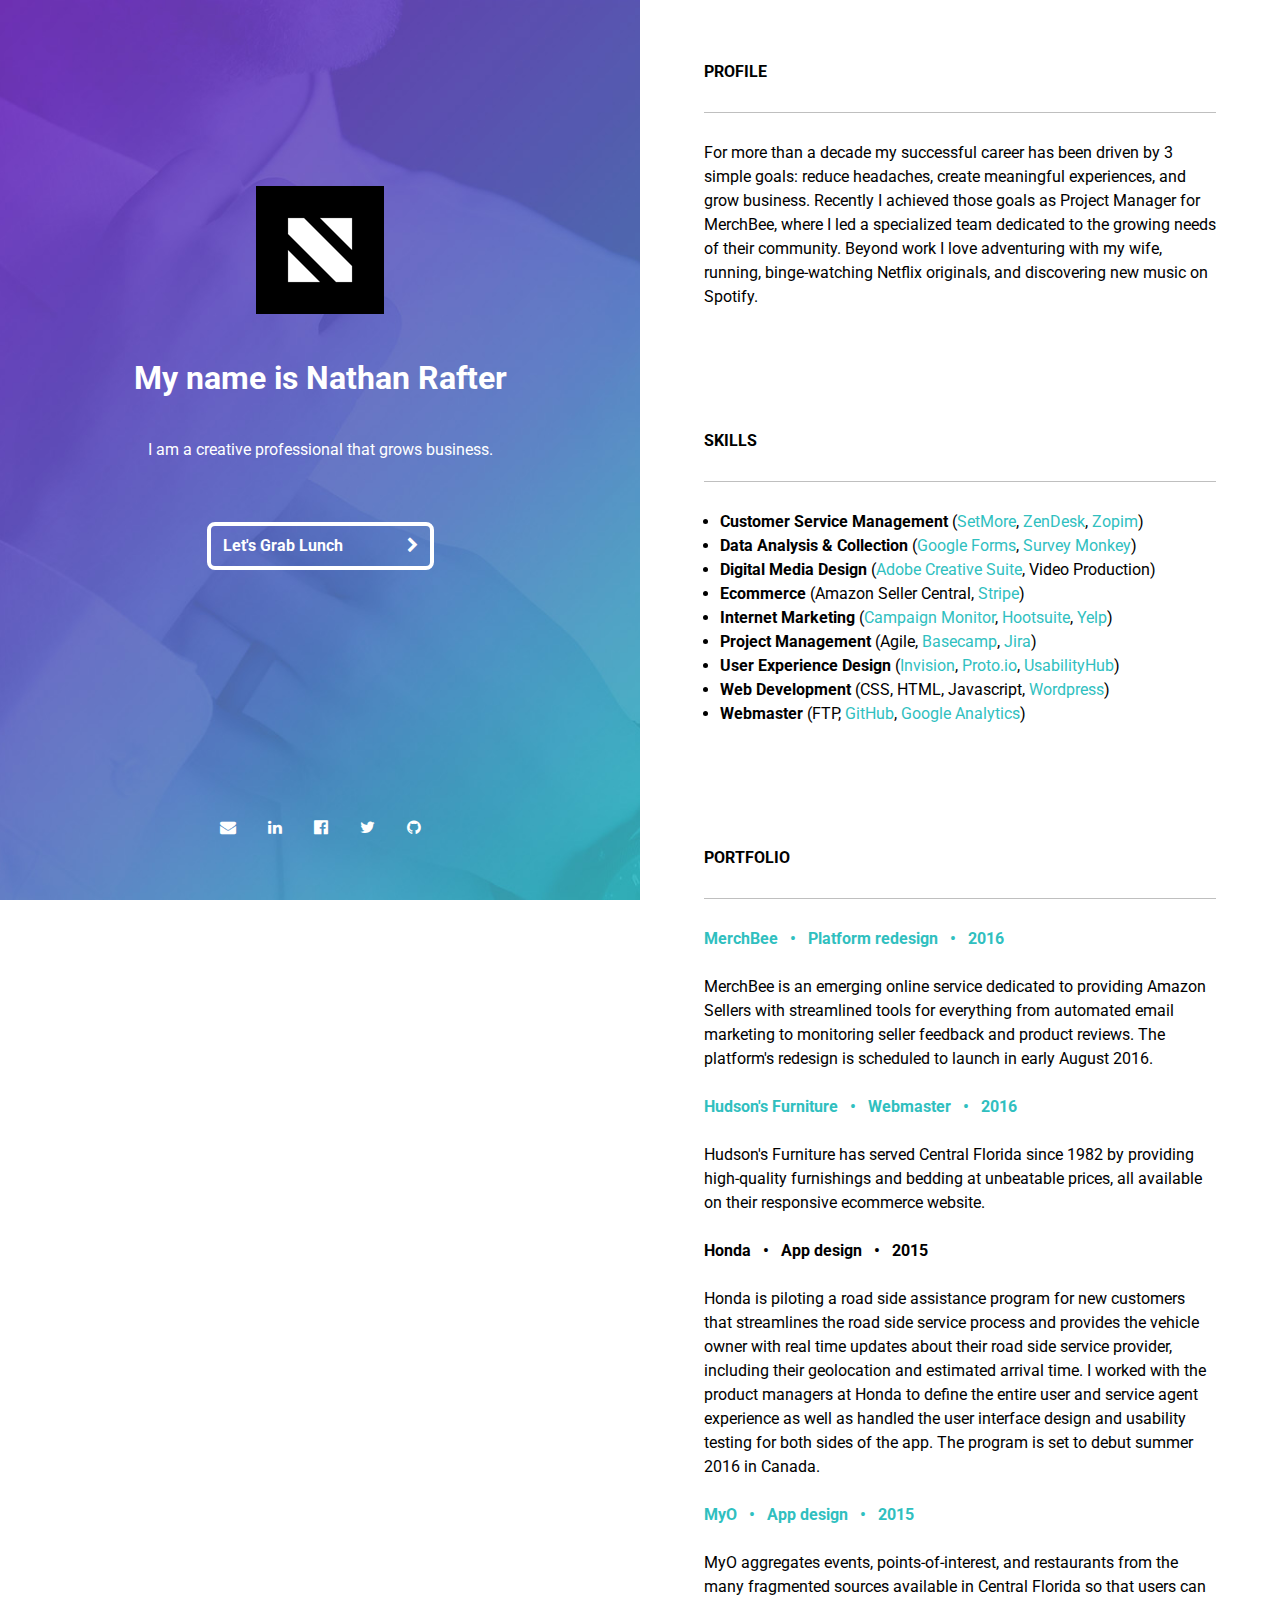
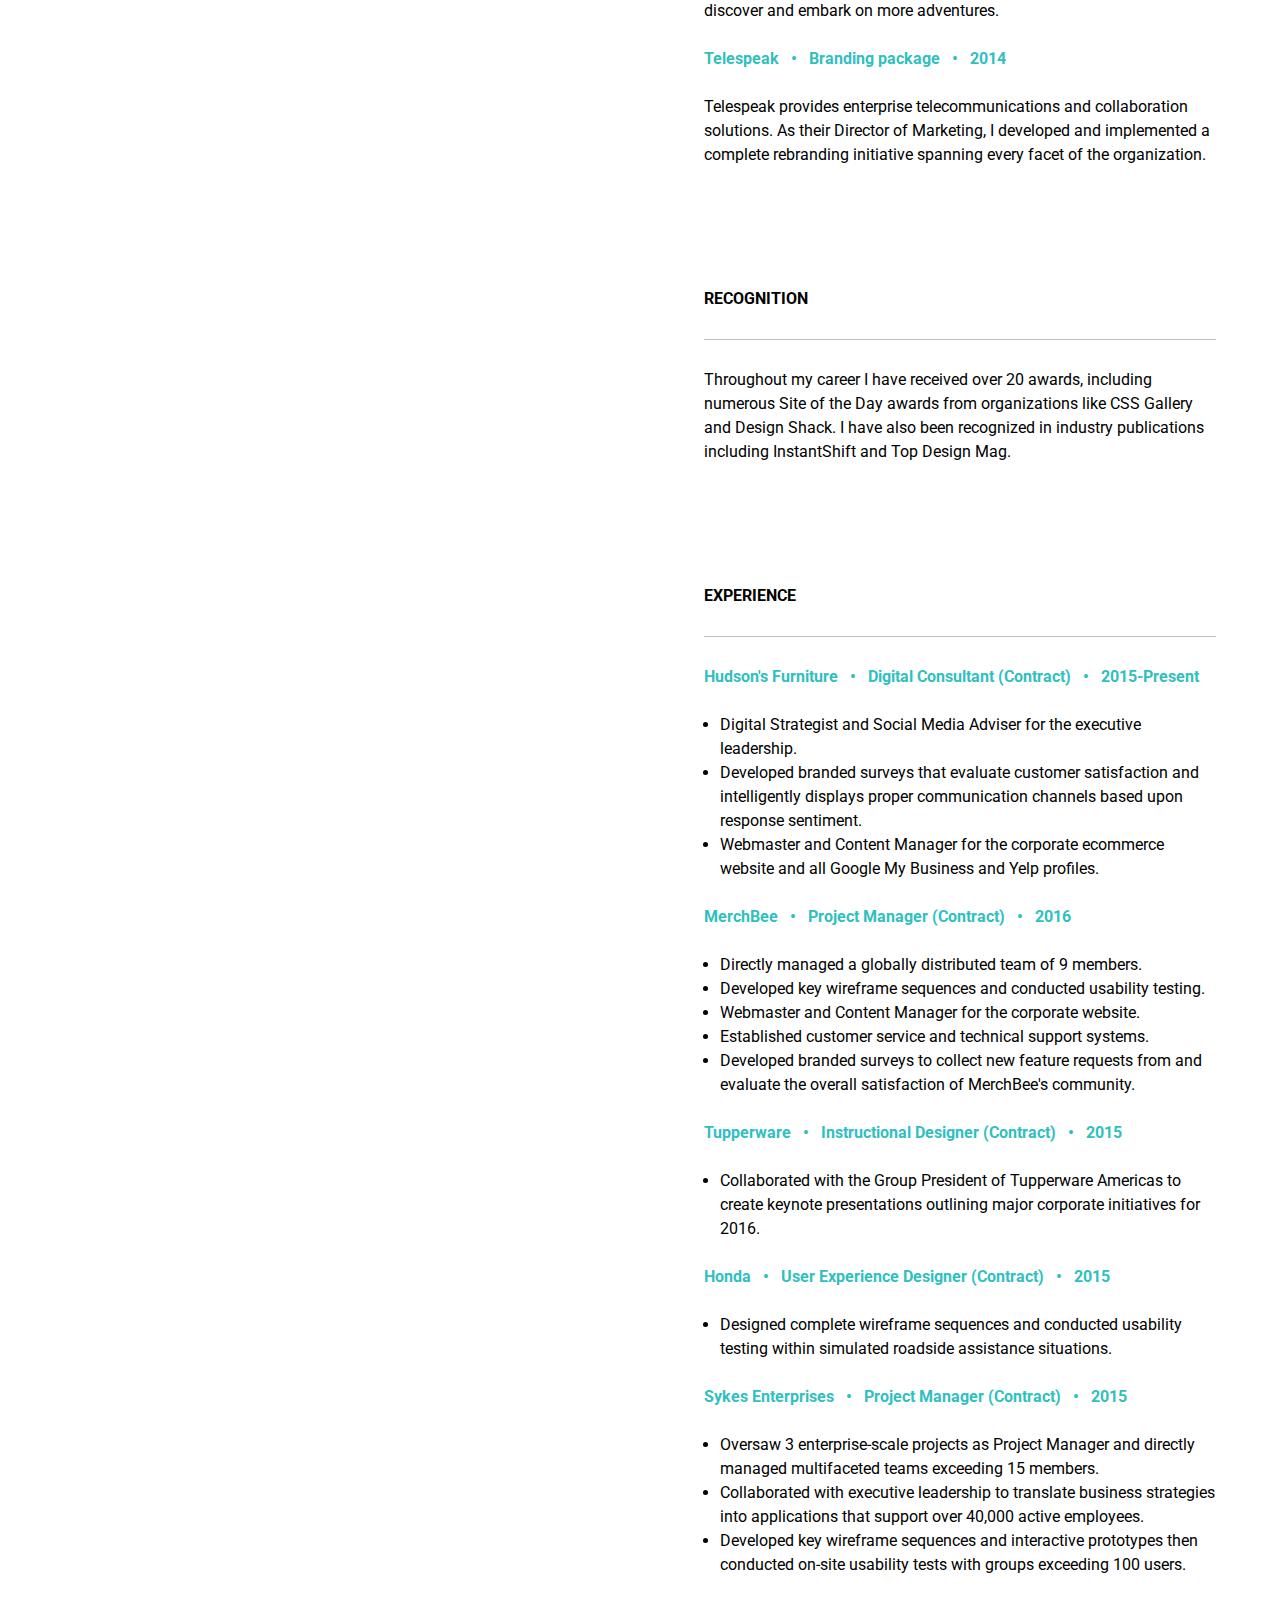
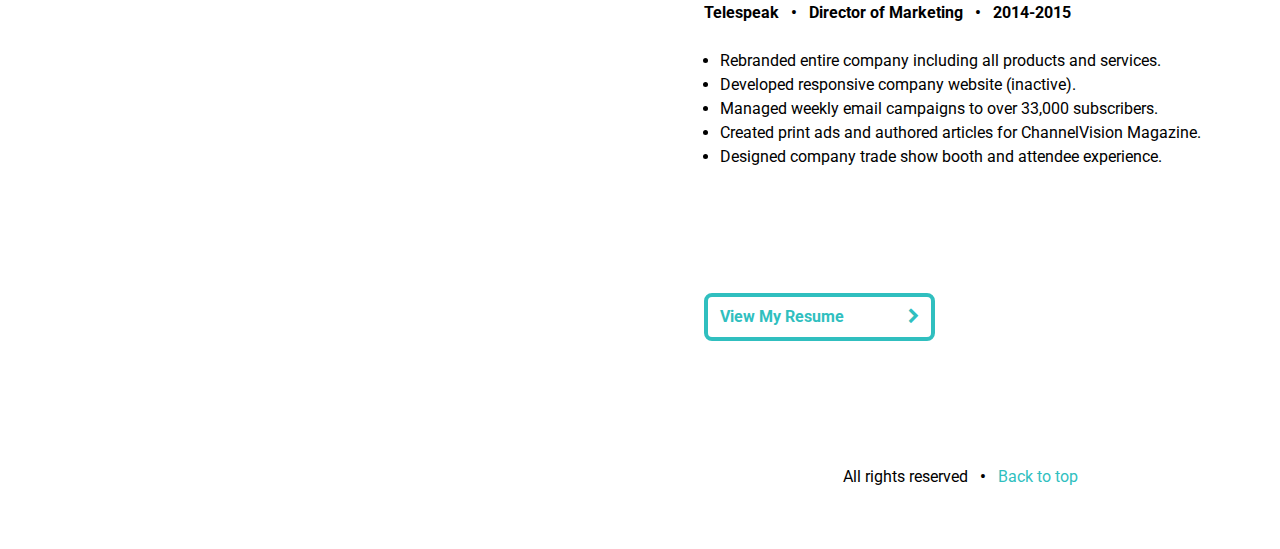
==== commit 5422e7a4: "0539PM07162016" ====
--- a/index.html
+++ b/index.html
@@ -59,8 +59,8 @@
 					<a href="#top" class="Media">
 						<img src="SITE/Media/Interface/Brand_NathanRafter-Logomark.png" alt="Logomark for Nathan Rafter" class="Icon"/>
 					</a><!-- .Media -->
-					<h1>Hi, my name is Nathan Rafter</h1>
-					<p>I am a Florida based creative professional that grows business.</p>
+					<h1>My name is Nathan Rafter</h1>
+					<p>I am a creative professional that grows business.</p>
 					<a href="mailto:nathanrafter@gmail.com?Subject=Let's%20grab%20lunch" class="Button Button-Outline">Let's grab lunch <i class="fa fa-chevron-right"></i></a>
 				</div><!-- .Content -->
 			</div><!-- .Stage #Welcome -->
@@ -80,7 +80,7 @@
 					<h2>Profile</h2>
 				</div><!-- .Width-Title -->
 				<div class="Width-Description">
-					<p>As a seasoned professional my goals are simple: reduce headaches and create meaningful experiences. Recently I worked to achieve those goals as Project Manager at MerchBee, where I led an amazing team dedicated to the needs of thei rgrowing community. Beyond work I love adventuring with my wife, running, binge-watching Netflix originals, and discovering new music on Spotify.</p>
+					<p>For more than a decade my successful career has been driven by 3 simple goals: reduce headaches, create meaningful experiences, and grow business. Recently I achieved those goals as Project Manager for MerchBee, where I led a specialized team dedicated to the growing needs of their community. Beyond work I love adventuring with my wife, running, binge-watching Netflix originals, and discovering new music on Spotify.</p>
 				</div><!-- .Width-Description -->
 			</div><!-- .Grid -->
 			<div class="Grid">
@@ -91,7 +91,7 @@
 					<ul>
 						<li><strong>Customer Service Management</strong> (<a href="https://www.setmore.com/" target="_blank">SetMore</a>, <a href="https://www.zendesk.com/" target="_blank">ZenDesk</a>, <a href="https://www.zopim.com/" target="_blank">Zopim</a>)</li>
 						<li><strong>Data Analysis &amp; Collection</strong> (<a href="http://www.google.com/forms/about/" target="_blank">Google Forms</a>, <a href="https://www.surveymonkey.com/" target="_blank">Survey Monkey</a>)</li>
-						<li><strong>Digital Media Design</strong> (<a href="http://www.adobe.com/creativecloud.html" target="_blank">Adobe Creative Suite</a>)</li>
+						<li><strong>Digital Media Design</strong> (<a href="http://www.adobe.com/creativecloud.html" target="_blank">Adobe Creative Suite</a>, Video Production)</li>
 						<li><strong>Ecommerce</strong> (Amazon Seller Central, <a href="https://stripe.com/" target="_blank">Stripe</a>)</li>
 						<li><strong>Internet Marketing</strong> (<a href="https://www.campaignmonitor.com/" target="_blank">Campaign Monitor</a>, <a href="https://hootsuite.com/" target="_blank">Hootsuite</a>, <a href="http://www.yelp.com/" target="_blank">Yelp</a>)</li>
 						<li><strong>Project Management</strong> (Agile, <a href="https://basecamp.com/" target="_blank">Basecamp</a>, <a href="https://www.atlassian.com/software/jira" target="_blank">Jira</a>)</li>
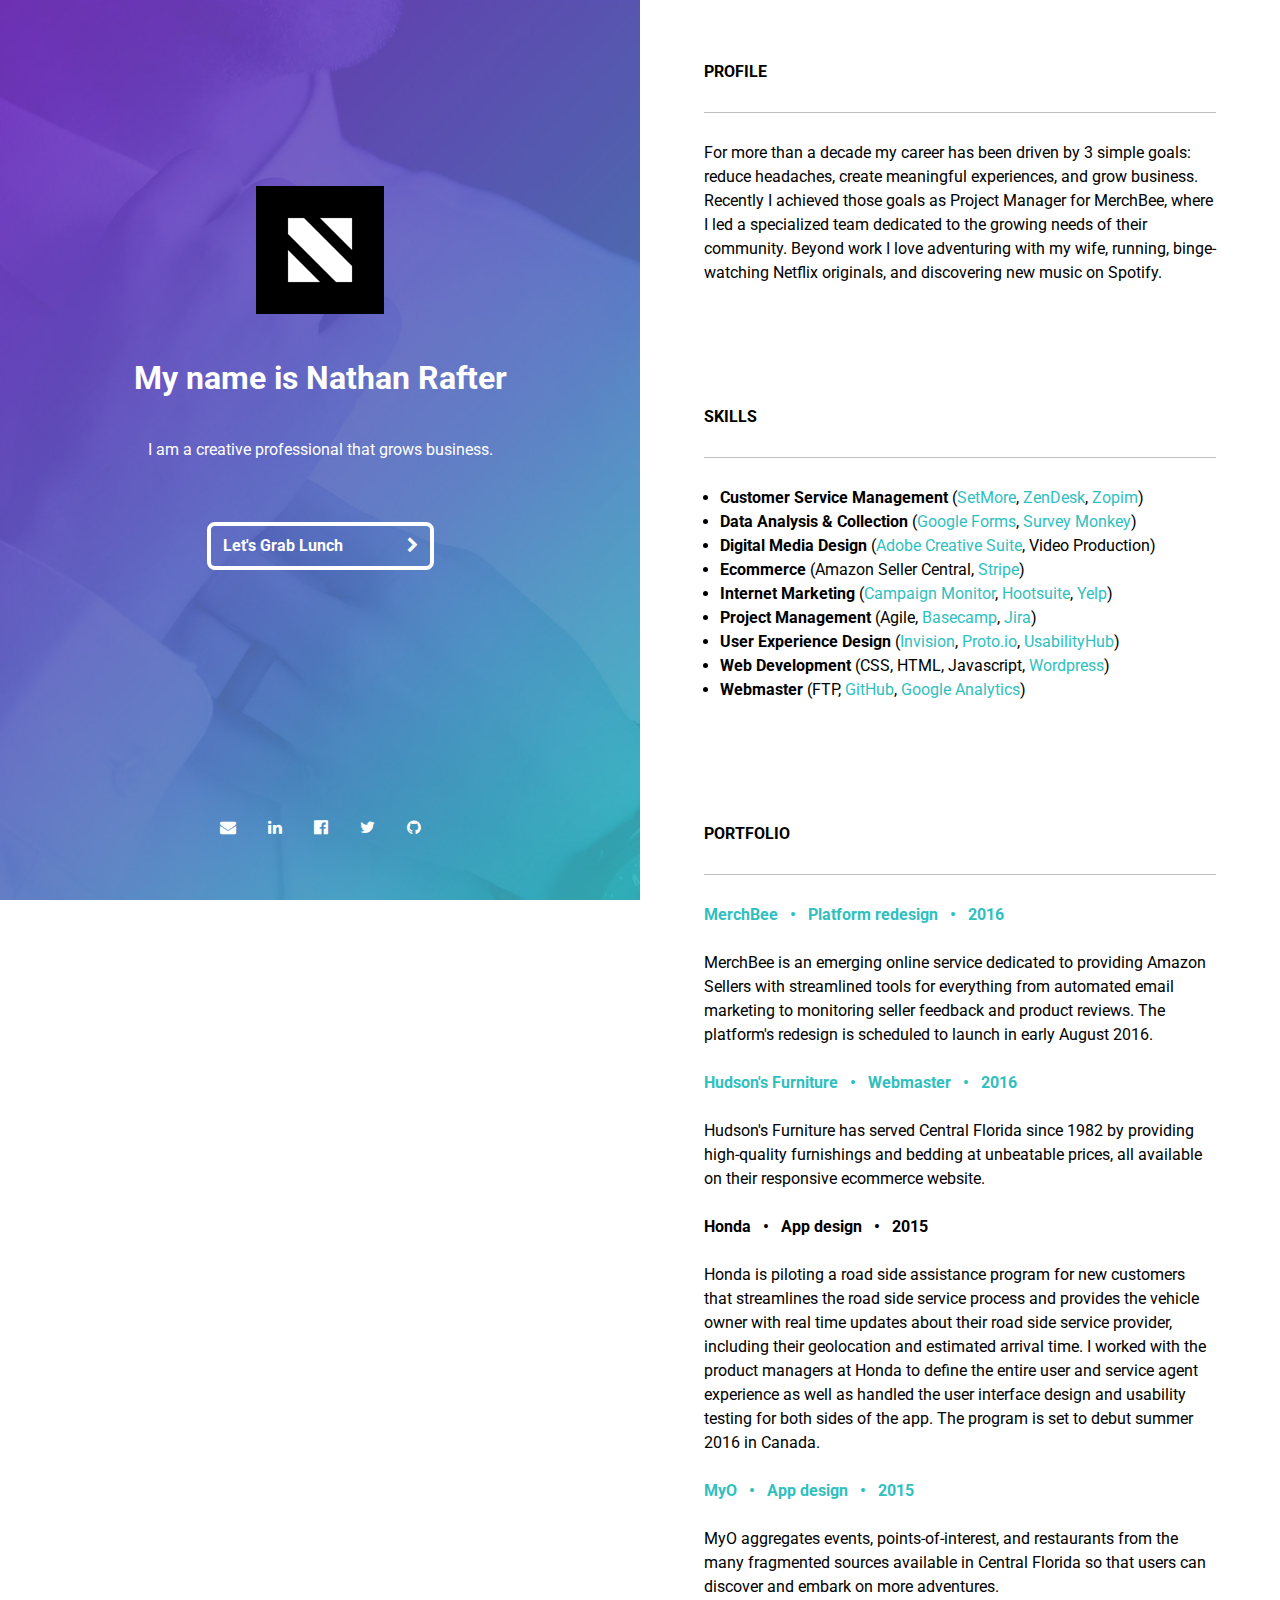
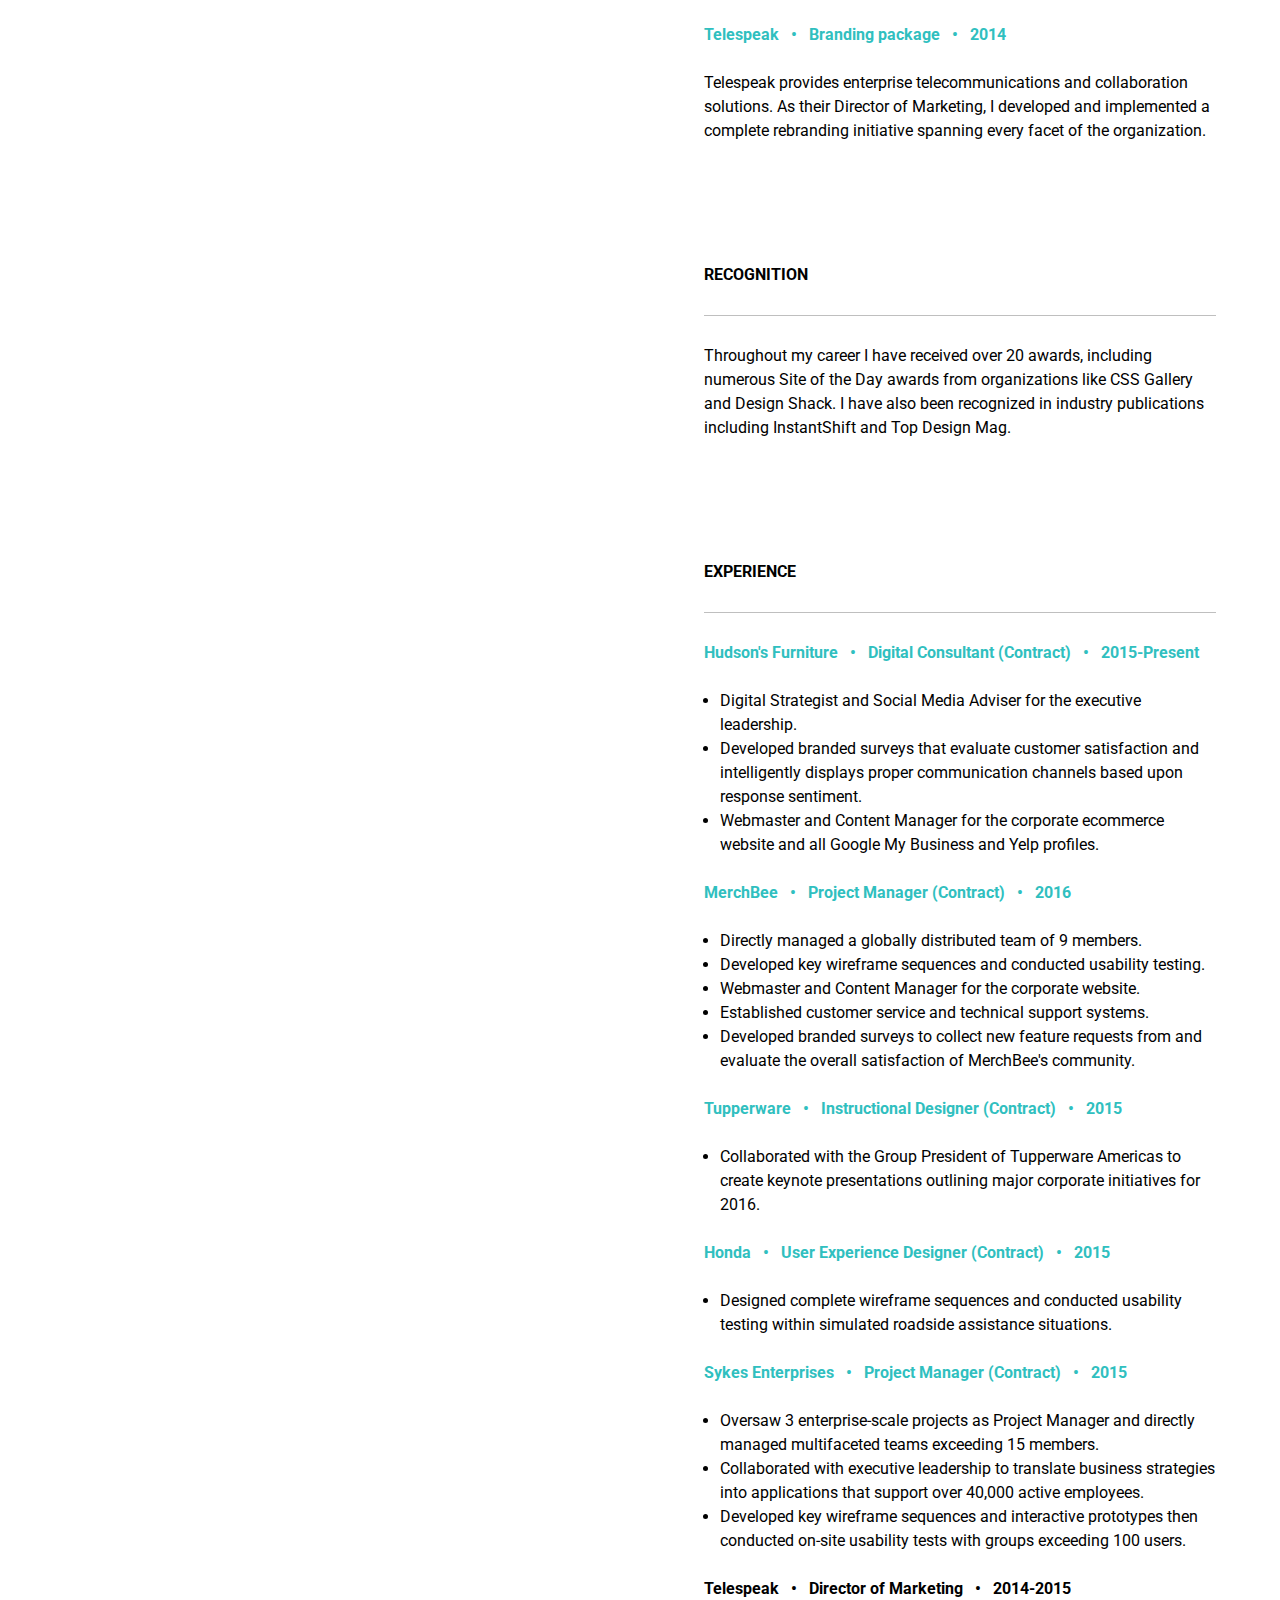
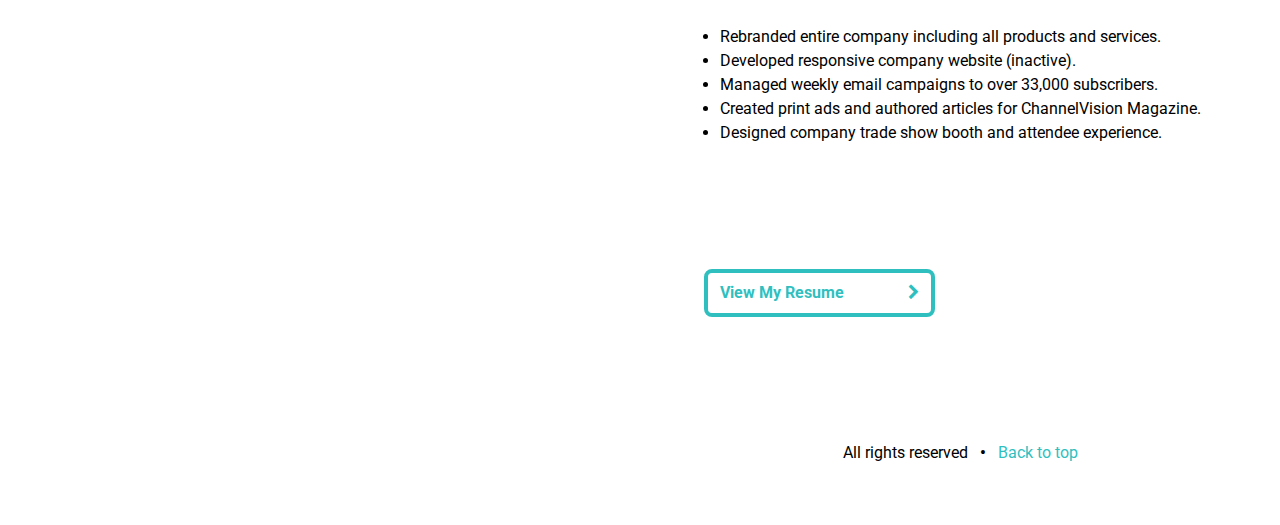
==== commit 672382a4: "0453PM07172016" ====
--- a/index.html
+++ b/index.html
@@ -80,7 +80,7 @@
 					<h2>Profile</h2>
 				</div><!-- .Width-Title -->
 				<div class="Width-Description">
-					<p>For more than a decade my successful career has been driven by 3 simple goals: reduce headaches, create meaningful experiences, and grow business. Recently I achieved those goals as Project Manager for MerchBee, where I led a specialized team dedicated to the growing needs of their community. Beyond work I love adventuring with my wife, running, binge-watching Netflix originals, and discovering new music on Spotify.</p>
+					<p>For more than a decade my career has been driven by 3 simple goals: reduce headaches, create meaningful experiences, and grow business. Recently I achieved those goals as Project Manager for MerchBee, where I led a specialized team dedicated to the growing needs of their community. Beyond work I love adventuring with my wife, running, binge-watching Netflix originals, and discovering new music on Spotify.</p>
 				</div><!-- .Width-Description -->
 			</div><!-- .Grid -->
 			<div class="Grid">
--- a/SITE/CSS/Style.css
+++ b/SITE/CSS/Style.css
@@ -21,8 +21,8 @@
 /*Styles*/
 .Border{
 	border:1px solid;
-	border-top-color:#BF30BF;
-	border-left-color:#BF30BF;
+	border-top-color:#7830BF;
+	border-left-color:#7830BF;
 	border-bottom-color:#30BFBF;
 	border-right-color:#30BFBF}
 /*Typography*/
@@ -107,7 +107,7 @@
 	padding-left:1rem;
 	padding-right:1rem;
 	width:100%}
-.Grid+.Grid{padding-top:6rem}
+.Grid+.Grid{margin-top:6rem}
 /*Width*/
 .Width-Title{width:33.3333%}
 .Width-Description{width:66.6666%}
@@ -147,8 +147,6 @@
 	#Welcome{height:calc(75vh - 9rem)
 }
 @media (max-width:799px){
-	/*Document*/
-	html{font-size:12px}
 	/*Typography*/
 	h2{border-bottom:1px solid #BFBFBF}
 	/*Content*/
@@ -160,5 +158,7 @@
 }
 @media (max-width:399px){
 	/*Document*/
-	html{font-size:10px}
+	html{font-size:12px}
+	/*Identities*/
+	#Welcome,#Main{height:auto}
 }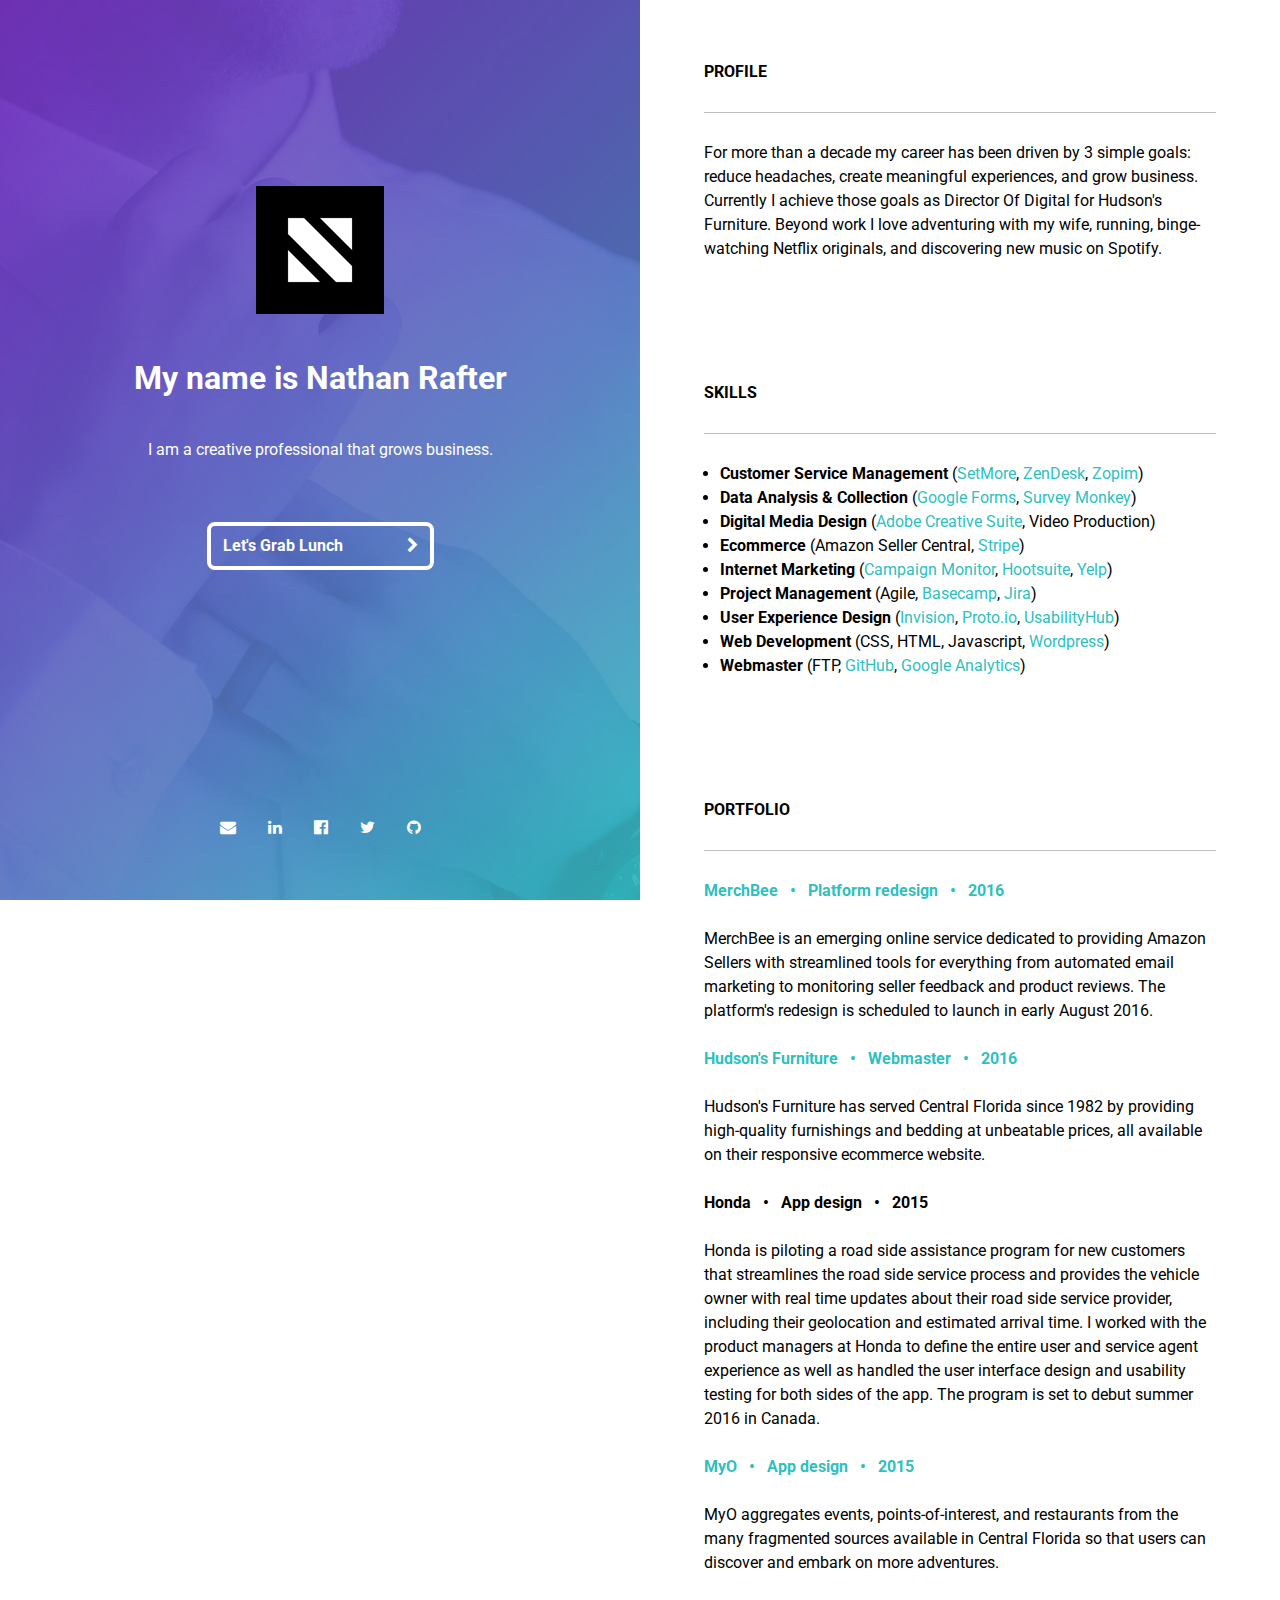
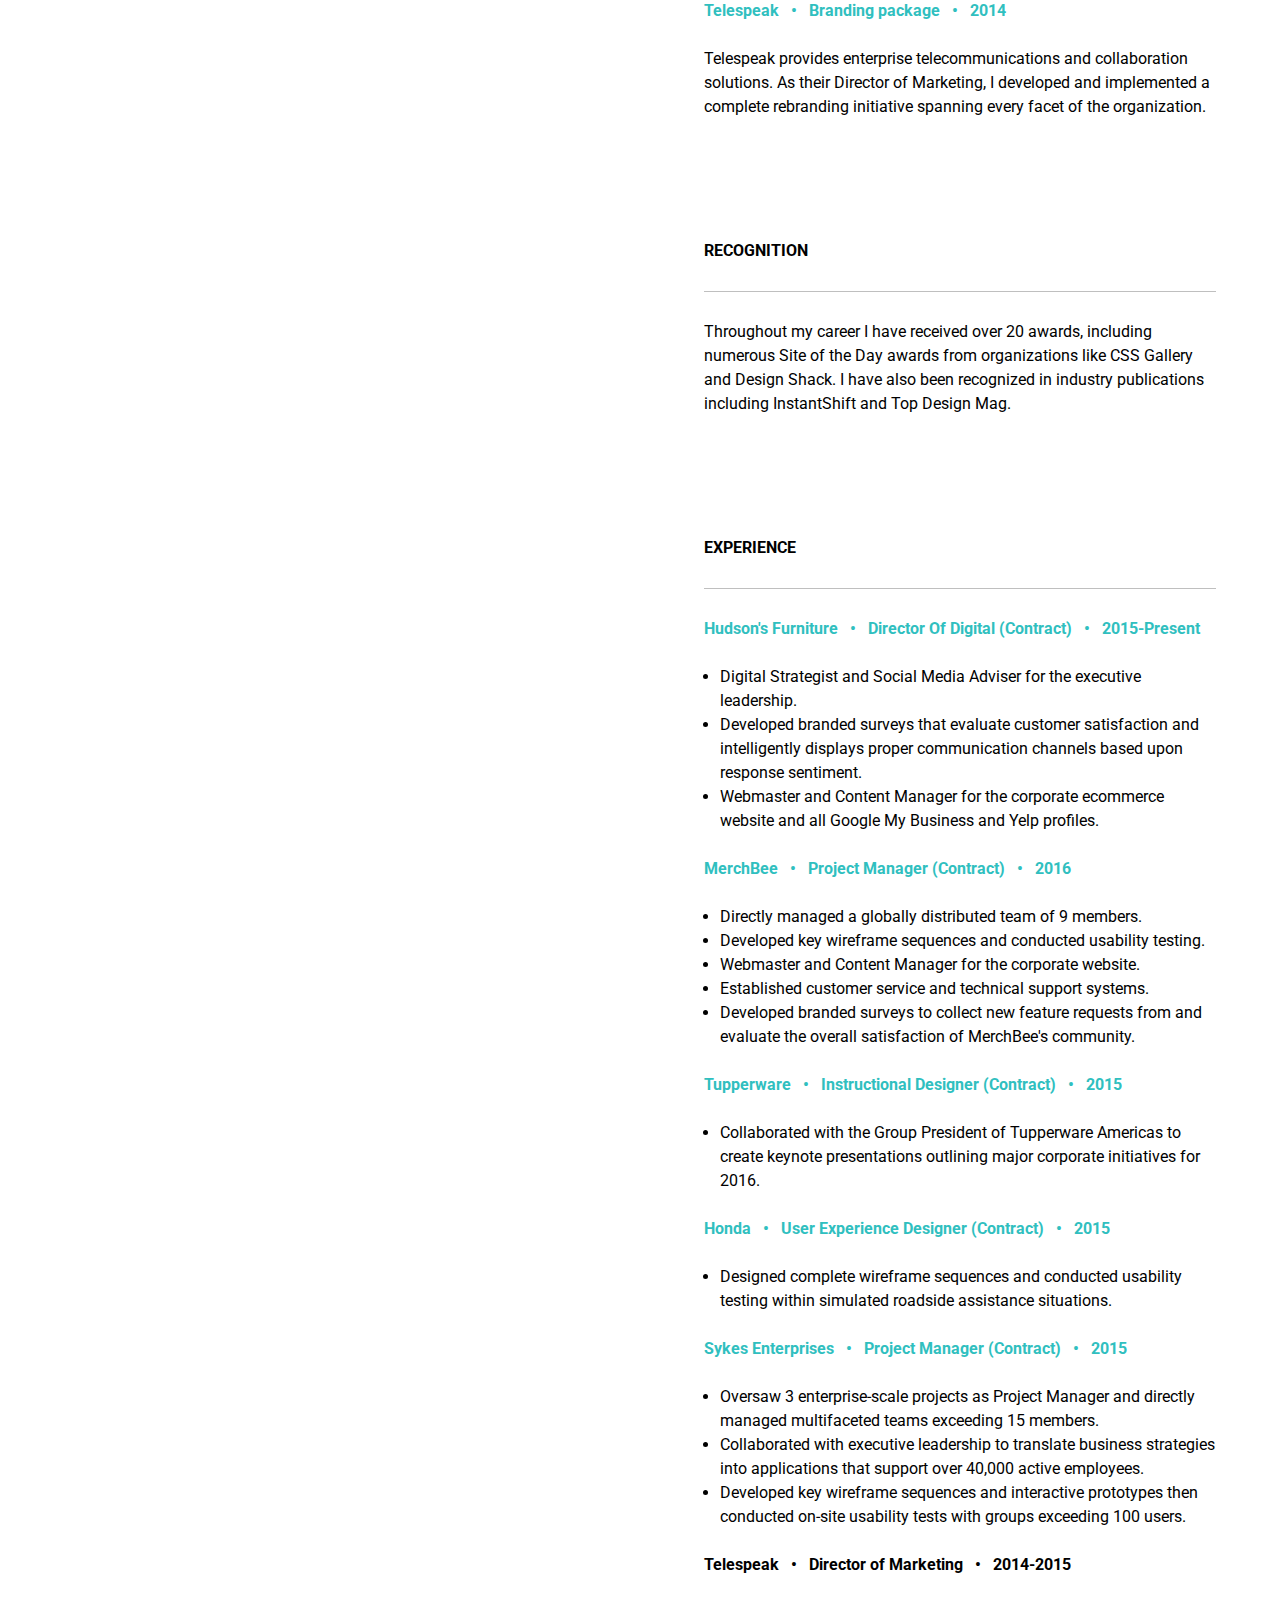
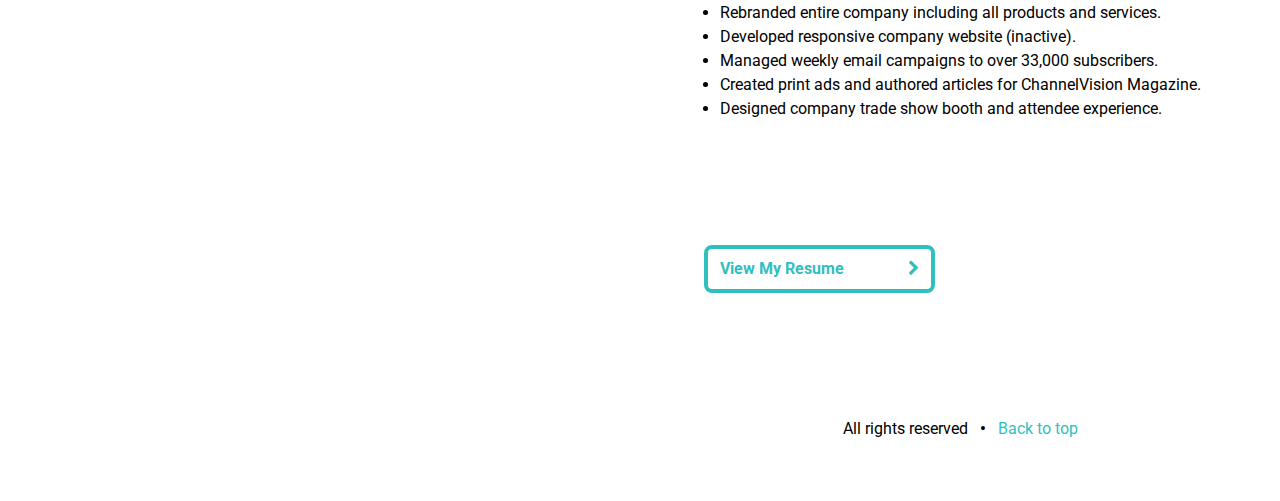
==== commit 9a4c1ff7: "0136AM07212016" ====
--- a/index.html
+++ b/index.html
@@ -80,7 +80,7 @@
 					<h2>Profile</h2>
 				</div><!-- .Width-Title -->
 				<div class="Width-Description">
-					<p>For more than a decade my career has been driven by 3 simple goals: reduce headaches, create meaningful experiences, and grow business. Recently I achieved those goals as Project Manager for MerchBee, where I led a specialized team dedicated to the growing needs of their community. Beyond work I love adventuring with my wife, running, binge-watching Netflix originals, and discovering new music on Spotify.</p>
+					<p>For more than a decade my career has been driven by 3 simple goals: reduce headaches, create meaningful experiences, and grow business. Currently I achieve those goals as Director Of Digital for Hudson's Furniture. Beyond work I love adventuring with my wife, running, binge-watching Netflix originals, and discovering new music on Spotify.</p>
 				</div><!-- .Width-Description -->
 			</div><!-- .Grid -->
 			<div class="Grid">
@@ -131,7 +131,7 @@
 					<h2>Experience</h2>
 				</div><!-- .Width-Title -->
 				<div class="Width-Description">
-					<h3><a href="http://www.hudsonsfurniture.com/" target="_blank">Hudson's Furniture <span>&bull;</span> Digital Consultant (Contract) <span>&bull;</span> 2015-Present</a></h3>
+					<h3><a href="http://www.hudsonsfurniture.com/" target="_blank">Hudson's Furniture <span>&bull;</span> Director Of Digital (Contract) <span>&bull;</span> 2015-Present</a></h3>
 					<ul>
 						<li>Digital Strategist and Social Media Adviser for the executive leadership.</li>
 						<li>Developed branded surveys that evaluate customer satisfaction and intelligently displays proper communication channels based upon response sentiment.</li>
--- a/SITE/CSS/Style.css
+++ b/SITE/CSS/Style.css
@@ -47,6 +47,9 @@
 	font-weight:bold;
 	margin-left:.5rem;
 	margin-right:.5rem}
+::selection{
+	background:#000;
+	color:#FFF}
 /*Rich Media*/
 img{
 	display:inline-block;
